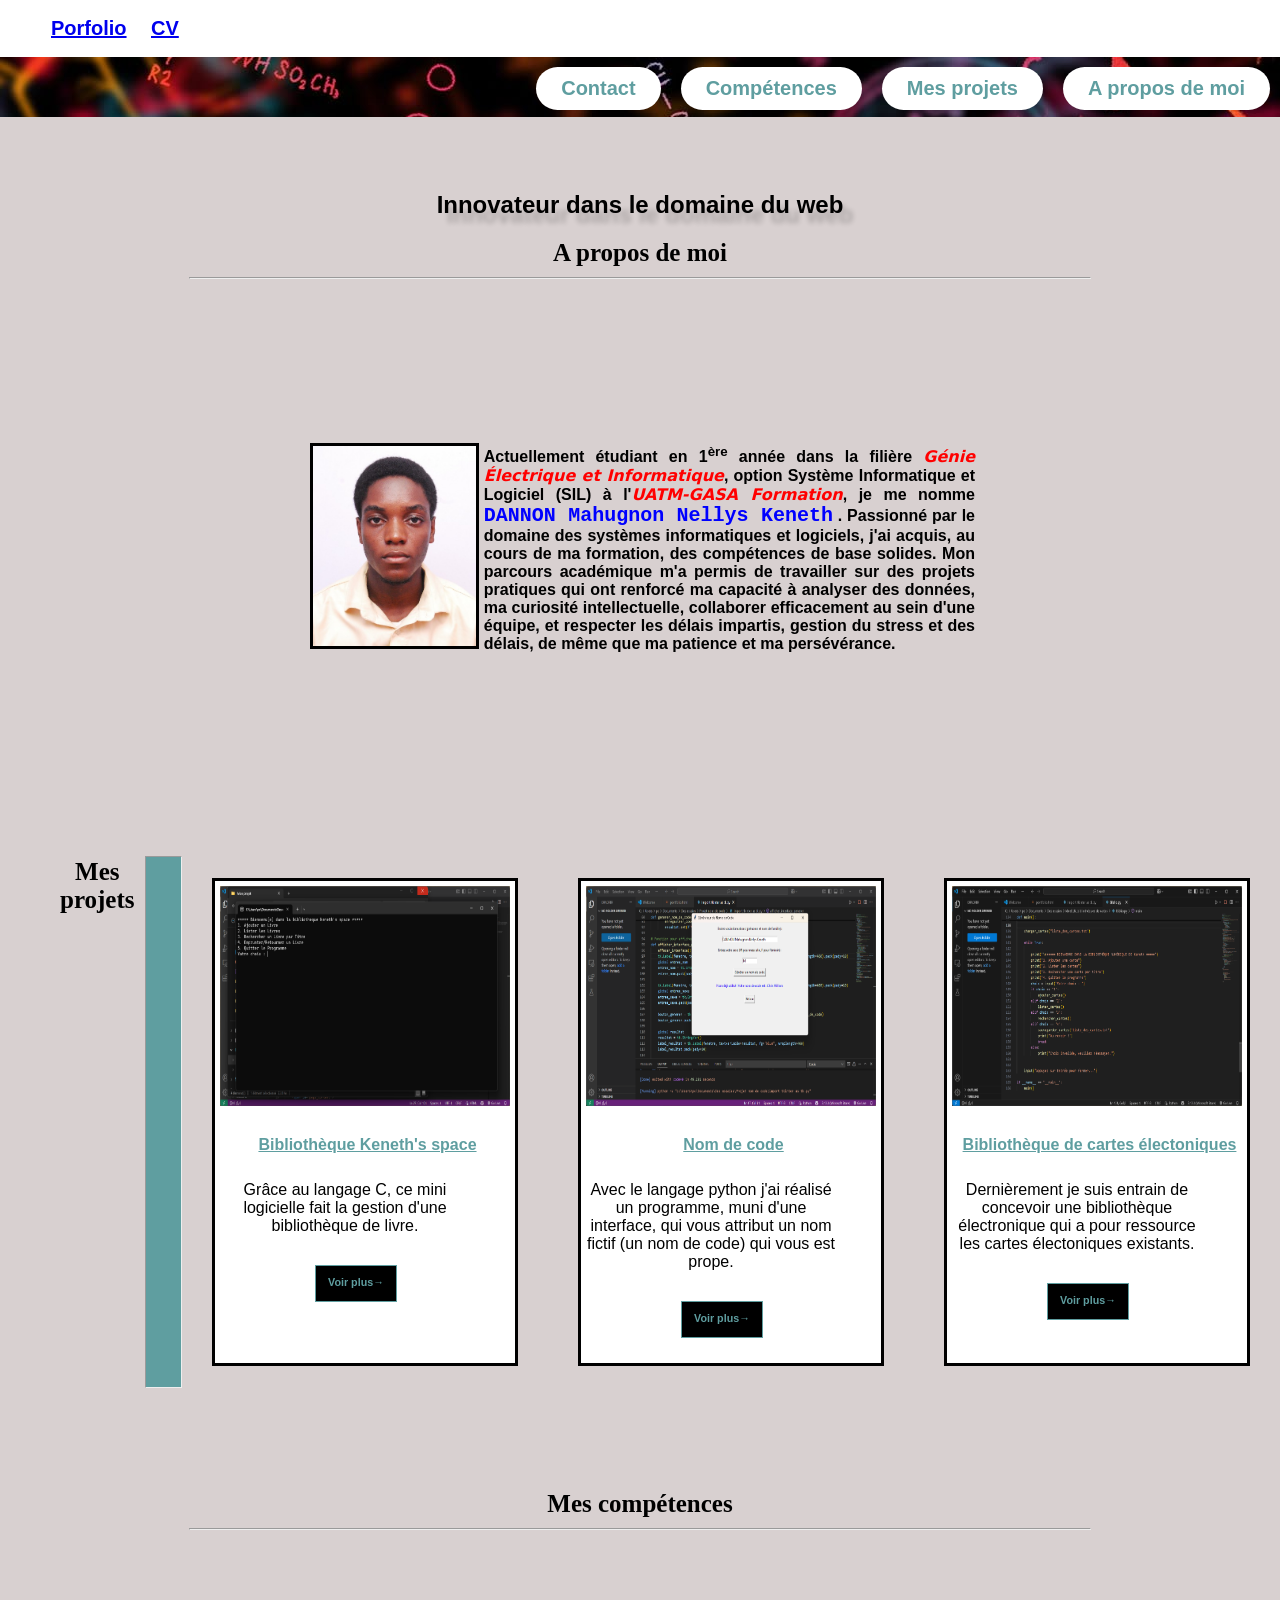
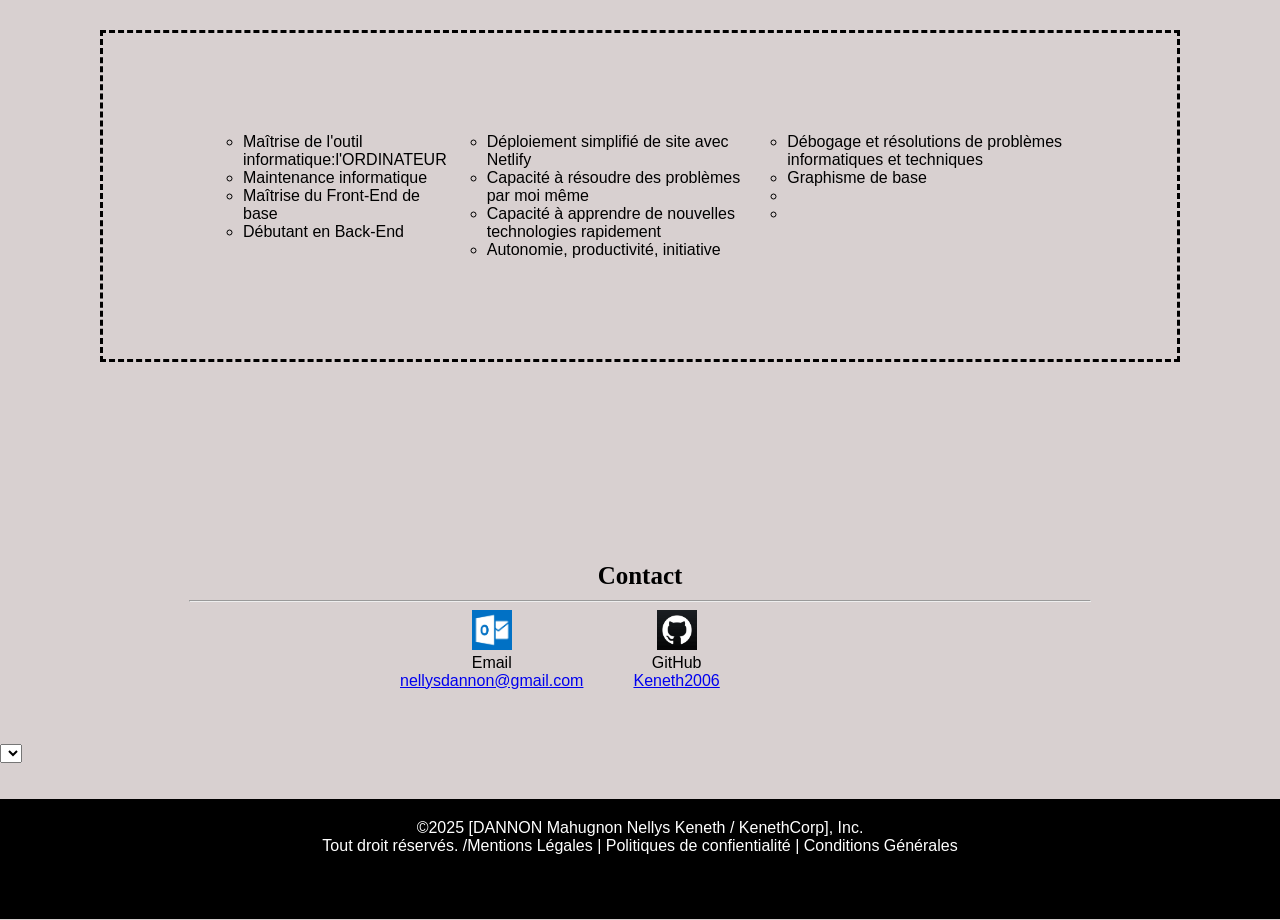
==== index.html @ bc62019b "Rename portfolio.html to index.html" ====
<!DOCTYPE html>
<html lang="en">
<head>
    <meta charset="UTF-8">
    <meta name="viewport" content="width=device-width, initial-scale=1.0">
    <title>Porfolio Keneth</title>
    <link rel="stylesheet" href="portfolio.css">
</head>
<body>
    <nav id="nav_prim">
        <ol>
            <li id="entete_documents"><a href="portfolio.html">Porfolio</a></li>
            <li id="entete_documents"><a href="cv.html">CV</a></li>
        </ol>
    </nav>
    <nav id="nav_sec">
        <a class="nav" href="#1">A propos de moi</a>
        <a class="nav" href="#2">Mes projets</a>
        <a class="nav" href="#3">Compétences</a>
        <a class="nav" href="#page_contact">Contact</a>
        
    </nav>
    <section class="section1">
    <br id="1"><br><br>
    <header>
        <h1 id="page_informations">Innovateur dans le domaine du web</h1>
    </header>
        <span id="propos">
            <h5 id="h">A propos de moi </h5><hr>
            <br><br>
            <div class="moi">
                <img class="auteur" src="20250402093921249.jpg" alt="Une photo de l'auteur">
                <p class="info">
                    Actuellement étudiant en 1<sup>ère</sup> année dans la filière <em>Génie Électrique et Informatique</em>, option Système Informatique et Logiciel (SIL) à l'<em>UATM-GASA Formation</em>, je me nomme <kbd> DANNON Mahugnon Nellys Keneth</kbd> . Passionné par le domaine des systèmes informatiques et logiciels, j'ai acquis, au cours de ma formation, des compétences de base solides. Mon parcours académique m'a permis de travailler sur des projets pratiques qui ont renforcé ma capacité à analyser des données, ma curiosité intellectuelle, collaborer efficacement au sein d'une équipe, et respecter les délais impartis, gestion du stress et des délais, de même que ma patience et ma persévérance.
                </p>
            </div>
        </span>
    </section>
    <section class="section2">
        <br><br>
    
        <br id="2"><br><br>
        <span id="page_projets">
        <h5 id="h">Mes projets</h5><hr>
        
            <div class="projet_1">
                <img class="img1" src="projet_1.png" alt="">
                <h4>Bibliothèque Keneth's space</h4>
                <p class="description_projets">Grâce au langage C, ce mini logicielle fait la gestion d'une bibliothèque de livre.</p>
                <a class="voir" href="https://github.com/Keneth2006/Bibliotheque"><h6>Voir plus→</h6></a>
            </div>
            <div class="projet_1">
                <img class="img1" src="projet_2.png" alt="">
                <h4>Nom de code</h4>
                <p class="description_projets">Avec le langage python j'ai réalisé un programme, muni d'une interface, qui vous attribut un nom fictif (un nom de code) qui vous est prope.</p>
                <a class="voir" href="https://github.com/"><h6>Voir plus→</h6></a>
            </div>
            <div class="projet_1">
                <img class="img1" src="projet_3.png" alt="">
                <h4>Bibliothèque de cartes électoniques</h4>
                <p class="description_projets">Dernièrement je suis entrain de concevoir une bibliothèque électronique qui a pour ressource les cartes électoniques existants.</p>
                <a class="voir" href="https://github.com/"><h6>Voir plus→</h6></a>
            </div>
        </span>
    </section>
    <section class="section3">
        <br id="3"><br><br>
    
        <span id="page_compétences">
            <h5 id="h">Mes compétences</h5><hr>
            <ul class="ul">
                <ul class="ul1">
                    <li>Maîtrise de l'outil informatique:l'ORDINATEUR</li>
                    <li>Maintenance informatique</li>
                    <li>Maîtrise du Front-End de base</li>
                    <li>Débutant en Back-End</li>
                </ul>
                <ul class="ul2">
                    <li>Déploiement simplifié de site avec Netlify</li>
                    <li>Capacité à résoudre des problèmes par moi même</li>
                    <li>Capacité à apprendre de nouvelles technologies rapidement</li>
                    <li>Autonomie, productivité, initiative</li>
                </ul>
                <ul class="ul3">
                    <li>Débogage et résolutions de problèmes informatiques et techniques</li>
                    <li>Graphisme de base</li>
                    <li></li>   
                    <li></li>     
                </ul>
            </ul>
        </span>
    </section>
    <section class="section4">
    <span id="page_contact">
        <h5 id="h">Contact</h5><hr>
        <div class="contact">
            <div class="mail">
                <img class="ico" src="1749584724281.jpg" alt="" srcset=""><br>
                Email <br> <a id="contact" href="nellysdannon@gmail.com">nellysdannon@gmail.com</a>
            </div>
            <div class="git">
                <img class="ico" src="GitHub.ico" alt="" srcset=""><br>
                GitHub <br> <a id="contact" href="https://github.com/Keneth2006">Keneth2006</a>
            </div>
        </div>
    </span>
    </section>
    
        <!-- <form action="#page_informations">
            <h1>Formulaire de Contact</h1><br><br><br>
            <label for="nom">Nom</label><br>
            <input type="text" id="nom" name="nom" placeholder="Saisir votre nom" required/><br><br>
            <label for="email">Email</label><br>
            <input type="email" id="email" name="email" placeholder="Entrez votre adresse email" required><br><br>
            <label for="sujet">Sujet</label><br>
            <input type="text" id="sujet" name="sujet" placeholder="Pourquoi voulez-vous nous contactez ?" /><br><br>
            <label for="message">Messages</label><br>
            <textarea name="messages" id="messages" placeholder="Entrez votre message ici" required></textarea><br><br>
            <button type="submit">Envoyer</button>
        </form> -->
    <br><br><br>
    
    <!-- ========== PORTFOLIO PORTRAIT ========== -->
    <div id="portfolio-portrait">
        <section class="portrait-section">
            <div class="portrait-header">
                <h1>KENETH</h1>
                <p class="portrait-subtitle">Développeur Web & Informatique</p>
            </div>
            
            <div class="portrait-card">
                <img src="20250402093921249.jpg" alt="Keneth" class="portrait-photo">
                <h2>À propos de moi</h2>
                <p>Étudiant passionné en Génie Électrique et Informatique, spécialisé en Système Informatique et Logiciel.</p>
            </div>
            
            <div class="portrait-card">
                <h2>🎯 Mes Projets</h2>
                <div class="portrait-project">
                    <h3>• Bibliothèque Keneth's space</h3>
                    <p>Gestion de bibliothèque en C</p>
                </div>
                <div class="portrait-project">
                    <h3>• Nom de code</h3>
                    <p>Générateur de noms en Python</p>
                </div>
                <div class="portrait-project">
                    <h3>• Cartes Électoniques</h3>
                    <p>Bibliothèque électronique</p>
                </div>
            </div>
            
            <div class="portrait-card">
                <h2>💡 Compétences</h2>
                <p>✓ Front-End Web</p>
                <p>✓ Programmation C & Python</p>
                <p>✓ Maintenance Informatique</p>
                <p>✓ Déploiement avec Netlify</p>
            </div>
            
            <div class="portrait-card contact-portrait">
                <h2>📞 Contact</h2>
                <p><strong>Email:</strong> nellysdannon@gmail.com</p>
                <p><strong>GitHub:</strong> <a href="https://github.com/Keneth2006">Keneth2006</a></p>
            </div>
        </section>
    </div>
    <select name="" id="">
        <option ></option>
    </select>
    <br><br><br>
    <footer>
        ©2025 [DANNON Mahugnon Nellys Keneth / KenethCorp], Inc. <br>Tout droit réservés.
        /Mentions Légales | Politiques de confientialité | Conditions Générales        
    </footer>
</body>
</html>
---- portfolio.css ----
.auteur{
    border: solid;
    margin-left: 200px;
    margin-top: 20px;
    transition: transform 0.9s ease-in-out;
}
.auteur:hover {
    border-radius: 20px;
    border: hidden transparent;
    transform: scale(1.1);
}
.auteur:hover ~ * {
    filter: blur(2px);
}
body{
    font-family:Arial;
    margin: 0;
    padding: 0;
    background-color: rgb(216, 208, 208);
}
.contact{
    display: flex;
    margin-left: 400px;
    text-align: center;
}
.description_projets{
    max-width:250px;
}
em{
    color: red;
    font-family: system-ui, -apple-system, BlinkMacSystemFont, 'Segoe UI', Roboto, Oxygen, Ubuntu, Cantarell, 'Open Sans', 'Helvetica Neue', sans-serif;
    
}
#entete_documents{
    display: inline;
    font-size: 20px;
    color: cadetblue;
    padding: 10px;
    text-decoration: none;
    
}



#entete_documents:hover{
    cursor: pointer;
    border: solid rgb(134, 134, 232);
    border-radius: 50px;
}
#entete_documents:focus{
    background-color: cadetblue;
}

footer{
    color: white;
    text-align: center;
    background-color: black;
    height: 100px;
    padding-top: 20px;
}
.git{
    margin: 0 50px 0 50px;
}
#h{
    font-family: fantasy;
    font-size: 25px;
    margin: 10px;
    text-align: center;

    
}
h1{
    text-align: center;
    text-shadow: 10px 10px 5px rgba(0, 0, 0, 0.2);
}
h4{
    margin-left: 5px;
    text-decoration: underline;
    color: cadetblue;
}
h6{
    width: 80px;
    height: 25px;
    color: cadetblue;
    border: solid;
    border-width: 1px;
    margin-left: 100px;
    padding-top: 10px;
    background-color: black;
    
}
hr{
    width: 900px;
    background-color: cadetblue;
}

.ico{
    height: 40px;
    width: 40px;
}
img{
    width:300px; 
    height:200px;
}
.img1{
    padding: 5px;
    width: 290px;
    height: 220px;
}
.info{
    text-align: justify;
    font-weight: 700;
    margin-right: 300px;
    margin-bottom: 100px;
    
}
kbd{
    color: blue;
    font-size: 20px;
}
.lien{
    color: black;
    
}
.moi{
    display: flex;
    margin-top: 100px;
    margin-left: 110px;
    
}
#nav_prim{
    background-color: white;
    font-weight: bold;
    text-align: left;
    padding: 1px;
}
#nav_sec{
    width: 100%;
    height: 60px;
    text-align: center;
    background-image: url(b884c98f-b0cf-4afe-830d-7c6efba913c9.jpg);
    transition: background-image 0.5s ease;
    position: sticky; top: 0; z-index: 100;
}


#nav_sec:hover{
    color:rgb(39, 66, 204);
    background-image: url(fb073e29-da6e-4ed7-a89e-c5fbe7bcb852.jpg);    
}
.nav{
    background-color: white;
    padding: 10px 25px 10px 25px;
    margin: 10px ;
    border: none;
    border-radius: 50px;
    text-decoration: none;
    color:cadetblue;
    font-size: 20px;
    font-weight: bold;
    float: right;
}
.nav:hover{
    color:rgb(12, 46, 216);   
}
p{
    padding: 5px;
}
#page_informations{
    cursor: pointer;
    font-size: 24px;
    transition: all 0.2s ease-in-out;
    margin-top: Opx;
}
#page_projets{
    display: flex;
    margin-left: 20px;
    padding-left: 30px;
    margin-bottom: 30px;
}

.projet_1{
    border: rgb(0, 0, 0) solid;
    margin: 30px;
    width: 300px;
    background-color: white;
    text-align: center;
}
.projet_1:hover {
    border-radius: 3px ;
    border-color: rgb(100, 100, 227);
    transform: scale(1.1);
    transition: 0.5s;
}
.projet_1:hover ~ * {
    filter: blur(2px);
}
#propos{
    background-image: url(IMG-20250613-WA0125.jpg);
}
/* .section1{
    background-image: url(IMG-20250613-WA0125.jpg);
    background-size: cover;
    background-repeat: no-repeat;
}
.section2{
    background-image: url(IMG-20250613-WA0121.jpg);
    height: 700px;
    background-size: cover;
    background-repeat: no-repeat;
}
.section3{
    background-image: url(IMG-20250613-WA0125.jpg);
    height: 700px;
    background-size: cover;
    background-repeat: no-repeat;
}
.section4{
    background-image: url(IMG-20250613-WA0125.jpg);
    background-size: cover;
    background-repeat: no-repeat;
} */
.ul1{
    display: block;
    
}
.ul2{
    display: block;
}
.ul3{
    display: block;
}
.ul{
    display: flex;
    border: dashed;
    margin: 100px;
    padding: 100px;
    margin-bottom: 200px;
    font-family: Impact, Haettenschweiler, 'Arial Narrow Bold', sans-serif;
}
.ul:hover{
    background-image: url(hero-img.png);
    background-repeat: no-repeat;
    background-color: rgba(255, 255, 255, 0.5);
    border-radius: 20px;
    transform: scale(1.05);
    transition: all 0.5s ease-in-out;
    box-shadow: 0 0 10px rgba(0, 0, 0, 0.5);
}
.voir{
    text-decoration: none;
}

/* ========== PORTFOLIO MODE PORTRAIT ========== */
#portfolio-portrait {
    display: none;
}

@media (orientation: portrait) and (max-width: 768px) {
    /* Masquer le portfolio normal */
    section {
        display: none;
    }
    
    footer {
        display: none;
    }
    
    /* Afficher le portfolio portrait */
    #portfolio-portrait {
        display: block;
        width: 100%;
        min-height: 100vh;
        background: linear-gradient(135deg, #667eea 0%, #764ba2 100%);
        padding: 20px 0;
    }
    
    .portrait-section {
        max-width: 100%;
        width: 100%;
        background: white;
        min-height: 100vh;
        padding: 20px;
        margin-top: 70px;
    }
    
    .portrait-header {
        text-align: center;
        background: linear-gradient(135deg, #667eea 0%, #764ba2 100%);
        color: white;
        padding: 30px 20px;
        border-radius: 15px;
        margin-bottom: 30px;
    }
    
    .portrait-header h1 {
        margin: 0;
        font-size: 36px;
        text-shadow: 2px 2px 4px rgba(0,0,0,0.3);
    }
    
    .portrait-subtitle {
        margin: 10px 0 0 0;
        font-size: 16px;
        color: rgba(255,255,255,0.9);
    }
    
    .portrait-photo {
        width: 150px;
        height: 150px;
        border-radius: 50%;
        border: 5px solid #667eea;
        object-fit: cover;
        display: block;
        margin: 0 auto 20px auto;
    }
    
    .portrait-card {
        background: #f8f9fa;
        border-left: 5px solid #667eea;
        padding: 20px;
        margin: 15px 0;
        border-radius: 8px;
        box-shadow: 0 2px 8px rgba(0,0,0,0.1);
    }
    
    .portrait-card h2 {
        color: #667eea;
        margin: 0 0 15px 0;
        font-size: 18px;
    }
    
    .portrait-card p {
        margin: 8px 0;
        font-size: 14px;
        line-height: 1.6;
        color: #333;
    }
    
    .portrait-project {
        margin: 12px 0;
        padding: 10px;
        background: white;
        border-radius: 5px;
        border-left: 3px solid #764ba2;
    }
    
    .portrait-project h3 {
        margin: 0 0 5px 0;
        font-size: 14px;
        color: #764ba2;
    }
    
    .portrait-project p {
        margin: 0;
        font-size: 12px;
        color: #666;
    }
    
    .contact-portrait a {
        color: #667eea;
        text-decoration: none;
        font-weight: bold;
    }
    
    .contact-portrait a:hover {
        text-decoration: underline;
    }
    
    /* Navigation adaptée */
    nav {
        position: fixed;
        top: 0;
        width: 100%;
        height: auto;
        padding: 10px 0;
        z-index: 100;
        background: rgba(255,255,255,0.95) !important;
    }
    
    .nav {
        float: none;
        display: inline-block;
        padding: 8px 10px;
        margin: 3px;
        font-size: 11px;
        border-radius: 20px;
    }
}

/* Très petit écran portrait */
@media (orientation: portrait) and (max-width: 480px) {
    .portrait-header h1 {
        font-size: 28px;
    }
    
    .portrait-header {
        padding: 20px 15px;
    }
    
    .portrait-photo {
        width: 120px;
        height: 120px;
    }
    
    .portrait-card {
        padding: 15px;
        margin: 10px 0;
    }
    
    .portrait-card h2 {
        font-size: 16px;
    }
    
    .portrait-card p {
        font-size: 13px;
    }
}

/* Mode paysage - garder le design normal */
@media (orientation: landscape) {
    #portfolio-portrait {
        display: none;
    }
    
    section {
        display: block !important;
    }
    
    footer {
        display: block !important;
    }
}
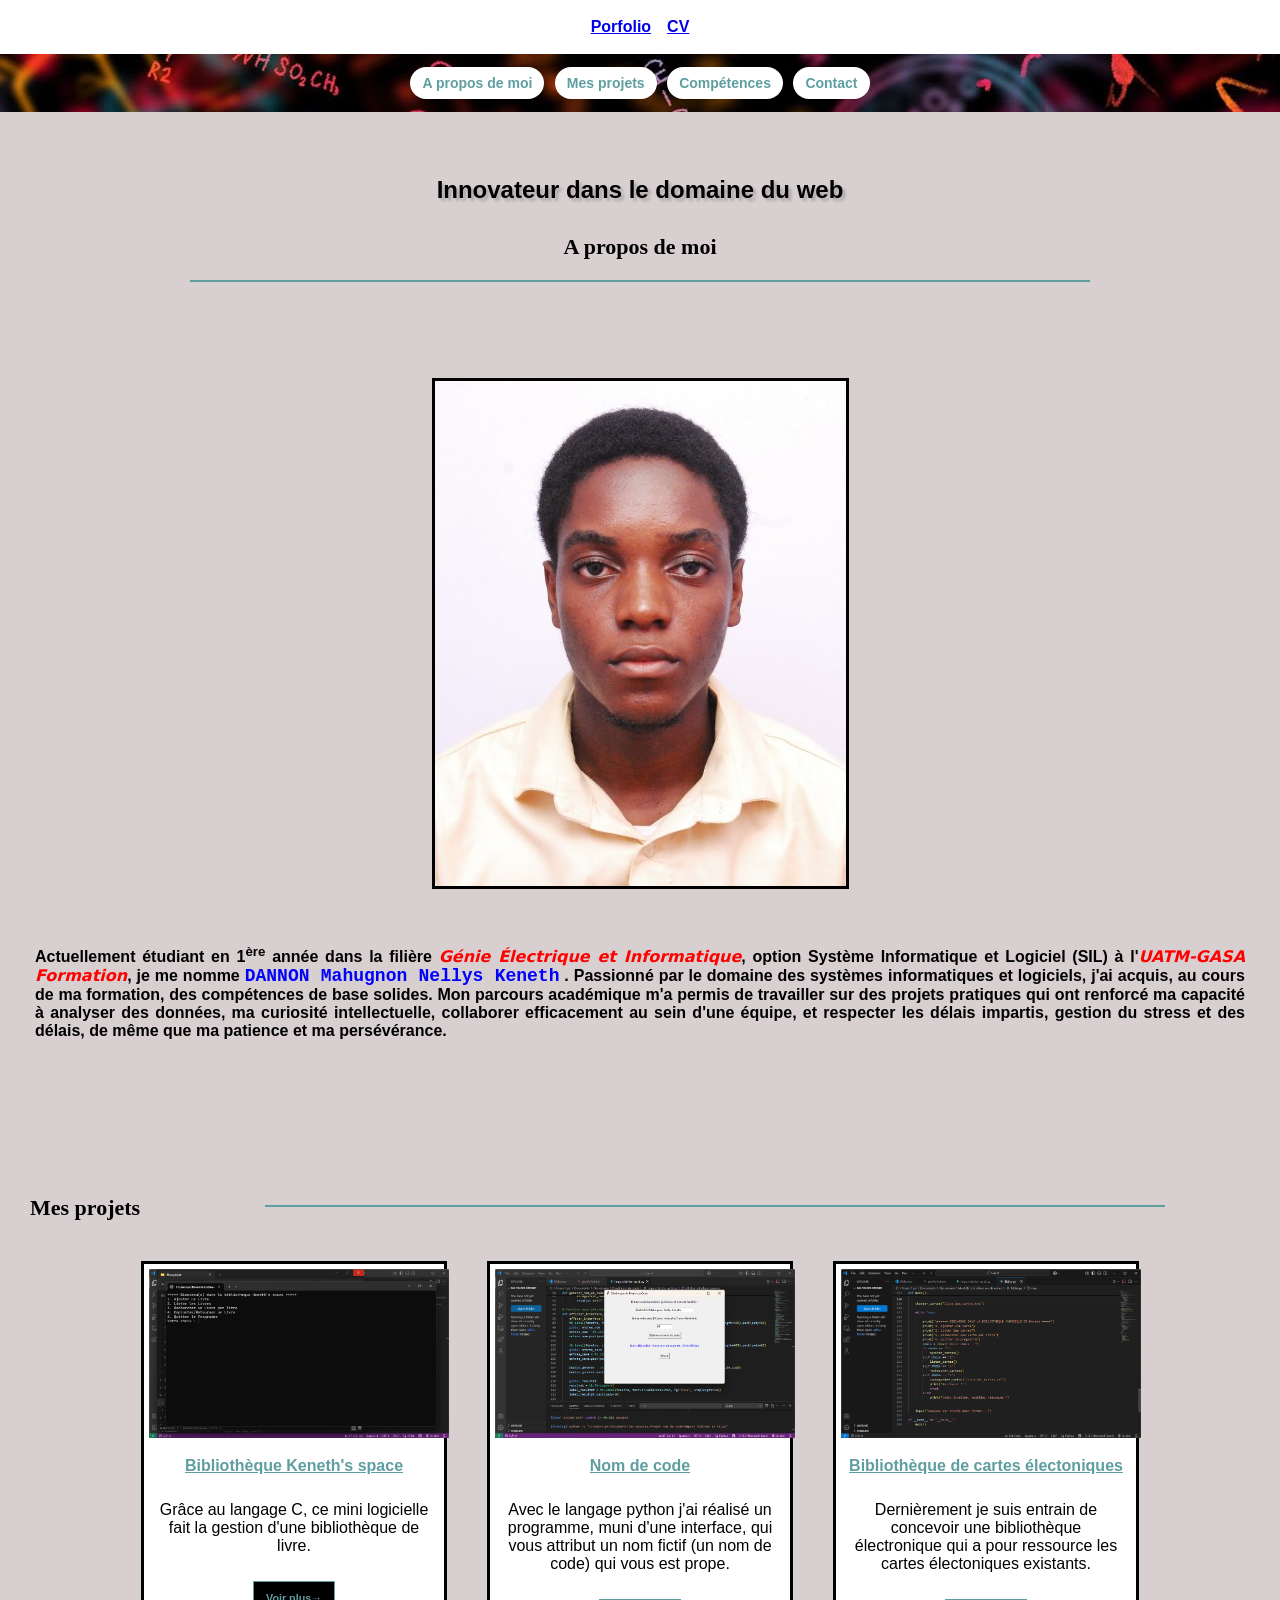
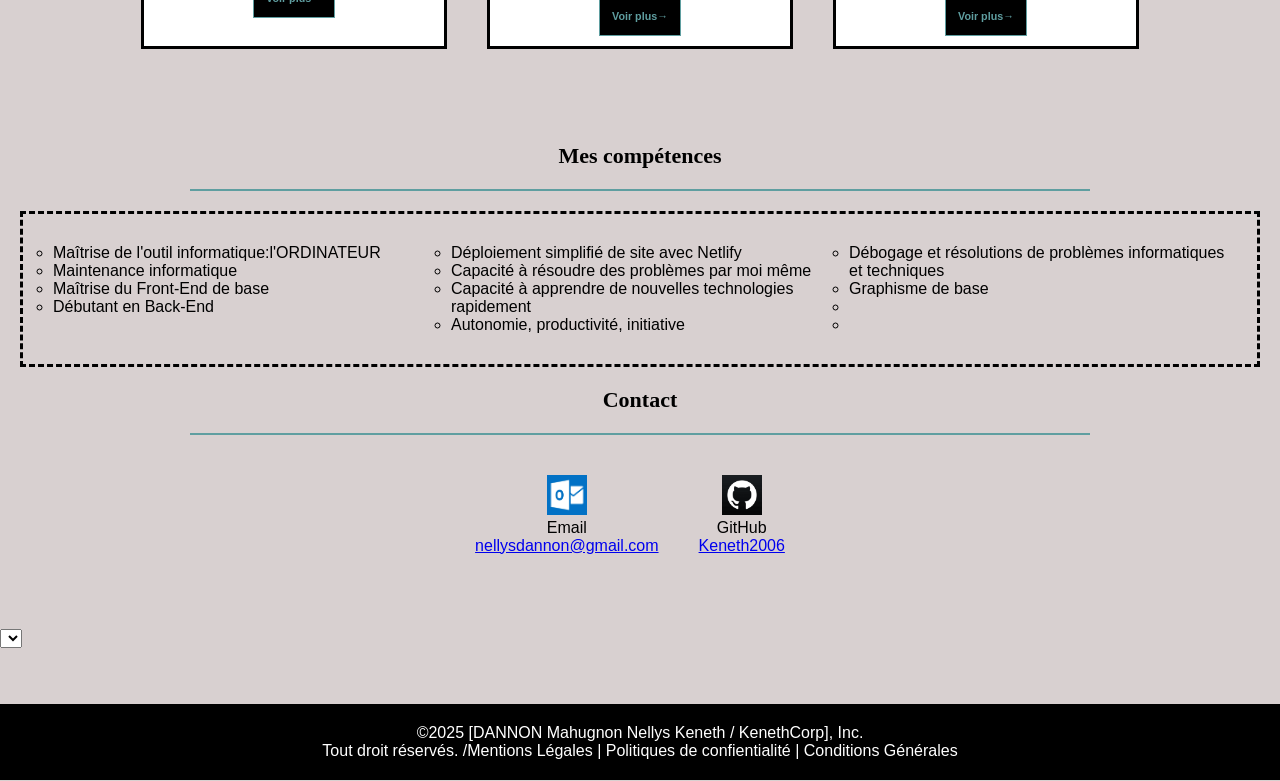
==== commit bdd735c4: "Responsive" ====
--- a/index.html
+++ b/index.html
@@ -9,7 +9,7 @@
 <body>
     <nav id="nav_prim">
         <ol>
-            <li id="entete_documents"><a href="portfolio.html">Porfolio</a></li>
+            <li id="entete_documents"><a href="index.html">Porfolio</a></li>
             <li id="entete_documents"><a href="cv.html">CV</a></li>
         </ol>
     </nav>
@@ -18,7 +18,6 @@
         <a class="nav" href="#2">Mes projets</a>
         <a class="nav" href="#3">Compétences</a>
         <a class="nav" href="#page_contact">Contact</a>
-        
     </nav>
     <section class="section1">
     <br id="1"><br><br>
@@ -96,7 +95,7 @@
         <div class="contact">
             <div class="mail">
                 <img class="ico" src="1749584724281.jpg" alt="" srcset=""><br>
-                Email <br> <a id="contact" href="nellysdannon@gmail.com">nellysdannon@gmail.com</a>
+                Email <br> <a id="contact" href="mailto:nellysdannon@gmail.com">nellysdannon@gmail.com</a>
             </div>
             <div class="git">
                 <img class="ico" src="GitHub.ico" alt="" srcset=""><br>
--- a/portfolio.css
+++ b/portfolio.css
@@ -1,433 +1,422 @@
-.auteur{
-    border: solid;
-    margin-left: 200px;
-    margin-top: 20px;
-    transition: transform 0.9s ease-in-out;
-}
-.auteur:hover {
-    border-radius: 20px;
-    border: hidden transparent;
-    transform: scale(1.1);
-}
-.auteur:hover ~ * {
-    filter: blur(2px);
-}
-body{
-    font-family:Arial;
-    margin: 0;
-    padding: 0;
-    background-color: rgb(216, 208, 208);
-}
-.contact{
-    display: flex;
-    margin-left: 400px;
-    text-align: center;
-}
-.description_projets{
-    max-width:250px;
-}
-em{
-    color: red;
-    font-family: system-ui, -apple-system, BlinkMacSystemFont, 'Segoe UI', Roboto, Oxygen, Ubuntu, Cantarell, 'Open Sans', 'Helvetica Neue', sans-serif;
-    
-}
-#entete_documents{
-    display: inline;
-    font-size: 20px;
-    color: cadetblue;
-    padding: 10px;
-    text-decoration: none;
-    
-}
-
-
-
-#entete_documents:hover{
-    cursor: pointer;
-    border: solid rgb(134, 134, 232);
-    border-radius: 50px;
-}
-#entete_documents:focus{
-    background-color: cadetblue;
-}
-
-footer{
-    color: white;
-    text-align: center;
-    background-color: black;
-    height: 100px;
-    padding-top: 20px;
-}
-.git{
-    margin: 0 50px 0 50px;
-}
-#h{
-    font-family: fantasy;
-    font-size: 25px;
-    margin: 10px;
-    text-align: center;
-
-    
-}
-h1{
-    text-align: center;
-    text-shadow: 10px 10px 5px rgba(0, 0, 0, 0.2);
-}
-h4{
-    margin-left: 5px;
-    text-decoration: underline;
-    color: cadetblue;
-}
-h6{
-    width: 80px;
-    height: 25px;
-    color: cadetblue;
-    border: solid;
-    border-width: 1px;
-    margin-left: 100px;
-    padding-top: 10px;
-    background-color: black;
-    
-}
-hr{
-    width: 900px;
-    background-color: cadetblue;
-}
-
-.ico{
-    height: 40px;
-    width: 40px;
-}
-img{
-    width:300px; 
-    height:200px;
-}
-.img1{
-    padding: 5px;
-    width: 290px;
-    height: 220px;
-}
-.info{
-    text-align: justify;
-    font-weight: 700;
-    margin-right: 300px;
-    margin-bottom: 100px;
-    
-}
-kbd{
-    color: blue;
-    font-size: 20px;
-}
-.lien{
-    color: black;
-    
-}
-.moi{
-    display: flex;
-    margin-top: 100px;
-    margin-left: 110px;
-    
-}
-#nav_prim{
-    background-color: white;
-    font-weight: bold;
-    text-align: left;
-    padding: 1px;
-}
-#nav_sec{
-    width: 100%;
-    height: 60px;
-    text-align: center;
-    background-image: url(b884c98f-b0cf-4afe-830d-7c6efba913c9.jpg);
-    transition: background-image 0.5s ease;
-    position: sticky; top: 0; z-index: 100;
-}
-
-
-#nav_sec:hover{
-    color:rgb(39, 66, 204);
-    background-image: url(fb073e29-da6e-4ed7-a89e-c5fbe7bcb852.jpg);    
-}
-.nav{
-    background-color: white;
-    padding: 10px 25px 10px 25px;
-    margin: 10px ;
-    border: none;
-    border-radius: 50px;
-    text-decoration: none;
-    color:cadetblue;
-    font-size: 20px;
-    font-weight: bold;
-    float: right;
-}
-.nav:hover{
-    color:rgb(12, 46, 216);   
-}
-p{
-    padding: 5px;
-}
-#page_informations{
-    cursor: pointer;
-    font-size: 24px;
-    transition: all 0.2s ease-in-out;
-    margin-top: Opx;
-}
-#page_projets{
-    display: flex;
-    margin-left: 20px;
-    padding-left: 30px;
-    margin-bottom: 30px;
-}
-
-.projet_1{
-    border: rgb(0, 0, 0) solid;
-    margin: 30px;
-    width: 300px;
-    background-color: white;
-    text-align: center;
-}
-.projet_1:hover {
-    border-radius: 3px ;
-    border-color: rgb(100, 100, 227);
-    transform: scale(1.1);
-    transition: 0.5s;
-}
-.projet_1:hover ~ * {
-    filter: blur(2px);
-}
-#propos{
-    background-image: url(IMG-20250613-WA0125.jpg);
-}
-/* .section1{
-    background-image: url(IMG-20250613-WA0125.jpg);
-    background-size: cover;
-    background-repeat: no-repeat;
-}
-.section2{
-    background-image: url(IMG-20250613-WA0121.jpg);
-    height: 700px;
-    background-size: cover;
-    background-repeat: no-repeat;
-}
-.section3{
-    background-image: url(IMG-20250613-WA0125.jpg);
-    height: 700px;
-    background-size: cover;
-    background-repeat: no-repeat;
-}
-.section4{
-    background-image: url(IMG-20250613-WA0125.jpg);
-    background-size: cover;
-    background-repeat: no-repeat;
-} */
-.ul1{
-    display: block;
-    
-}
-.ul2{
-    display: block;
-}
-.ul3{
-    display: block;
-}
-.ul{
-    display: flex;
-    border: dashed;
-    margin: 100px;
-    padding: 100px;
-    margin-bottom: 200px;
-    font-family: Impact, Haettenschweiler, 'Arial Narrow Bold', sans-serif;
-}
-.ul:hover{
-    background-image: url(hero-img.png);
-    background-repeat: no-repeat;
-    background-color: rgba(255, 255, 255, 0.5);
-    border-radius: 20px;
-    transform: scale(1.05);
-    transition: all 0.5s ease-in-out;
-    box-shadow: 0 0 10px rgba(0, 0, 0, 0.5);
-}
-.voir{
-    text-decoration: none;
-}
-
-/* ========== PORTFOLIO MODE PORTRAIT ========== */
-#portfolio-portrait {
-    display: none;
-}
-
-@media (orientation: portrait) and (max-width: 768px) {
-    /* Masquer le portfolio normal */
-    section {
-        display: none;
-    }
-    
-    footer {
-        display: none;
-    }
-    
-    /* Afficher le portfolio portrait */
-    #portfolio-portrait {
-        display: block;
-        width: 100%;
-        min-height: 100vh;
-        background: linear-gradient(135deg, #667eea 0%, #764ba2 100%);
-        padding: 20px 0;
-    }
-    
-    .portrait-section {
-        max-width: 100%;
-        width: 100%;
-        background: white;
-        min-height: 100vh;
-        padding: 20px;
-        margin-top: 70px;
-    }
-    
-    .portrait-header {
-        text-align: center;
-        background: linear-gradient(135deg, #667eea 0%, #764ba2 100%);
-        color: white;
-        padding: 30px 20px;
-        border-radius: 15px;
-        margin-bottom: 30px;
-    }
-    
-    .portrait-header h1 {
-        margin: 0;
-        font-size: 36px;
-        text-shadow: 2px 2px 4px rgba(0,0,0,0.3);
-    }
-    
-    .portrait-subtitle {
-        margin: 10px 0 0 0;
-        font-size: 16px;
-        color: rgba(255,255,255,0.9);
-    }
-    
-    .portrait-photo {
-        width: 150px;
-        height: 150px;
-        border-radius: 50%;
-        border: 5px solid #667eea;
-        object-fit: cover;
-        display: block;
-        margin: 0 auto 20px auto;
-    }
-    
-    .portrait-card {
-        background: #f8f9fa;
-        border-left: 5px solid #667eea;
-        padding: 20px;
-        margin: 15px 0;
-        border-radius: 8px;
-        box-shadow: 0 2px 8px rgba(0,0,0,0.1);
-    }
-    
-    .portrait-card h2 {
-        color: #667eea;
-        margin: 0 0 15px 0;
-        font-size: 18px;
-    }
-    
-    .portrait-card p {
-        margin: 8px 0;
-        font-size: 14px;
-        line-height: 1.6;
-        color: #333;
-    }
-    
-    .portrait-project {
-        margin: 12px 0;
-        padding: 10px;
-        background: white;
-        border-radius: 5px;
-        border-left: 3px solid #764ba2;
-    }
-    
-    .portrait-project h3 {
-        margin: 0 0 5px 0;
-        font-size: 14px;
-        color: #764ba2;
-    }
-    
-    .portrait-project p {
-        margin: 0;
-        font-size: 12px;
-        color: #666;
-    }
-    
-    .contact-portrait a {
-        color: #667eea;
-        text-decoration: none;
-        font-weight: bold;
-    }
-    
-    .contact-portrait a:hover {
-        text-decoration: underline;
-    }
-    
-    /* Navigation adaptée */
-    nav {
-        position: fixed;
-        top: 0;
-        width: 100%;
-        height: auto;
-        padding: 10px 0;
-        z-index: 100;
-        background: rgba(255,255,255,0.95) !important;
-    }
-    
-    .nav {
-        float: none;
-        display: inline-block;
-        padding: 8px 10px;
-        margin: 3px;
-        font-size: 11px;
-        border-radius: 20px;
-    }
-}
-
-/* Très petit écran portrait */
-@media (orientation: portrait) and (max-width: 480px) {
-    .portrait-header h1 {
-        font-size: 28px;
-    }
-    
-    .portrait-header {
-        padding: 20px 15px;
-    }
-    
-    .portrait-photo {
-        width: 120px;
-        height: 120px;
-    }
-    
-    .portrait-card {
-        padding: 15px;
-        margin: 10px 0;
-    }
-    
-    .portrait-card h2 {
-        font-size: 16px;
-    }
-    
-    .portrait-card p {
-        font-size: 13px;
-    }
-}
-
-/* Mode paysage - garder le design normal */
-@media (orientation: landscape) {
-    #portfolio-portrait {
-        display: none;
-    }
-    
-    section {
-        display: block !important;
-    }
-    
-    footer {
-        display: block !important;
-    }
+.auteur{
+    border: solid;
+    max-width: 100%;
+    height: auto;
+    margin: 20px auto;
+    display: block;
+    transition: transform 0.9s ease-in-out;
+}
+.auteur:hover {
+    border-radius: 20px;
+    border: hidden transparent;
+    transform: scale(1.1);
+}
+.auteur:hover ~ * {
+    filter: blur(2px);
+}
+body{
+    font-family:Arial;
+    margin: 0;
+    padding: 0;
+    background-color: rgb(216, 208, 208);
+}
+.contact{
+    display: flex;
+    flex-wrap: wrap;
+    justify-content: center;
+    gap: 20px;
+    text-align: center;
+    padding: 20px;
+}
+.description_projets{
+    max-width: 100%;
+    padding: 10px;
+    box-sizing: border-box;
+}
+em{
+    color: red;
+    font-family: system-ui, -apple-system, BlinkMacSystemFont, 'Segoe UI', Roboto, Oxygen, Ubuntu, Cantarell, 'Open Sans', 'Helvetica Neue', sans-serif;
+}
+#entete_documents{
+    display: inline;
+    font-size: 16px;
+    color: cadetblue;
+    padding: 8px;
+    text-decoration: none;
+}
+#entete_documents:hover{
+    cursor: pointer;
+    border: solid rgb(134, 134, 232);
+    border-radius: 50px;
+}
+#entete_documents:focus{
+    background-color: cadetblue;
+}
+footer{
+    color: white;
+    text-align: center;
+    background-color: black;
+    padding: 20px;
+    margin-top: 20px;
+}
+.git{
+    margin: 0 20px 0 20px;
+}
+#h{
+    font-family: fantasy;
+    font-size: 22px;
+    margin: 10px;
+    text-align: center;
+}
+h1{
+    text-align: center;
+    text-shadow: 5px 5px 5px rgba(0, 0, 0, 0.2);
+    font-size: 1.8rem;
+    padding: 10px;
+}
+h1#page_informations{
+    font-size: 1.5rem;
+    text-shadow: 3px 3px 3px rgba(0, 0, 0, 0.2);
+}
+h4{
+    margin: 10px;
+    text-decoration: underline;
+    color: cadetblue;
+}
+h6{
+    width: 80px;
+    height: 25px;
+    color: cadetblue;
+    border: solid;
+    border-width: 1px;
+    margin: 10px auto;
+    padding-top: 10px;
+    background-color: black;
+}
+hr{
+    max-width: 900px;
+    width: 90%;
+    background-color: cadetblue;
+    margin: 20px auto;
+    height: 2px;
+    border: none;
+}
+.ico{
+    height: 40px;
+    width: 40px;
+}
+img{
+    max-width: 100%;
+    height: auto;
+}
+.img1{
+    padding: 5px;
+    max-width: 100%;
+    height: auto;
+    width: 100%;
+}
+.info{
+    text-align: justify;
+    font-weight: 700;
+    padding: 15px;
+    max-width: 100%;
+    margin: 0;
+    box-sizing: border-box;
+}
+kbd{
+    color: blue;
+    font-size: 18px;
+}
+.lien{
+    color: black;
+}
+.moi{
+    display: flex;
+    flex-wrap: wrap;
+    justify-content: center;
+    align-items: flex-start;
+    gap: 20px;
+    margin: 20px;
+}
+#nav_prim{
+    background-color: white;
+    font-weight: bold;
+    text-align: center;
+    padding: 10px;
+}
+#nav_prim ol{
+    list-style: none;
+    padding: 0;
+    margin: 0;
+    display: flex;
+    flex-wrap: wrap;
+    justify-content: center;
+}
+#nav_sec{
+    width: 100%;
+    text-align: center;
+    background-image: url(b884c98f-b0cf-4afe-830d-7c6efba913c9.jpg);
+    transition: background-image 0.5s ease;
+    position: sticky; top: 0; z-index: 100;
+    padding: 10px 0;
+}
+#nav_sec:hover{
+    color:rgb(39, 66, 204);
+    background-image: url(fb073e29-da6e-4ed7-a89e-c5fbe7bcb852.jpg);    
+}
+.nav{
+    background-color: white;
+    padding: 8px 12px;
+    margin: 3px;
+    border: none;
+    border-radius: 50px;
+    text-decoration: none;
+    color:cadetblue;
+    font-size: 14px;
+    font-weight: bold;
+    display: inline-block;
+}
+.nav:hover{
+    color:rgb(12, 46, 216);   
+}
+p{
+    padding: 5px;
+}
+#page_informations{
+    cursor: pointer;
+    font-size: 24px;
+    transition: all 0.2s ease-in-out;
+    margin-top: 0;
+}
+#page_projets{
+    display: flex;
+    flex-wrap: wrap;
+    justify-content: center;
+    gap: 20px;
+    padding: 20px;
+}
+.projet_1{
+    border: rgb(0, 0, 0) solid;
+    margin: 10px;
+    width: 100%;
+    max-width: 300px;
+    background-color: white;
+    text-align: center;
+}
+.projet_1:hover {
+    border-radius: 3px ;
+    border-color: rgb(100, 100, 227);
+    transform: scale(1.05);
+    transition: 0.5s;
+}
+#propos{
+    background-image: url(IMG-20250613-WA0125.jpg);
+    background-size: cover;
+    background-repeat: no-repeat;
+    background-attachment: fixed;
+}
+.ul1, .ul2, .ul3{
+    flex: 1;
+    min-width: 250px;
+    padding: 10px;
+}
+.ul{
+    display: flex;
+    flex-wrap: wrap;
+    border: dashed;
+    margin: 20px;
+    padding: 20px;
+    font-family: Impact, Haettenschweiler, 'Arial Narrow Bold', sans-serif;
+}
+.ul:hover{
+    background-color: rgba(255, 255, 255, 0.5);
+    border-radius: 20px;
+    transform: scale(1.02);
+    transition: all 0.5s ease-in-out;
+    box-shadow: 0 0 10px rgba(0, 0, 0, 0.5);
+}
+.voir{
+    text-decoration: none;
+}
+
+/* ========== PORTFOLIO MODE PORTRAIT (Mobile) ========== */
+#portfolio-portrait {
+    display: none;
+}
+
+/* Écrans moyens - Remplace le portfolio complet par la version portrait */
+@media (max-width: 768px) {
+    /* Masquer le portfolio normal */
+    section:not(#portfolio-portrait) {
+        display: none;
+    }
+    
+    footer {
+        display: none;
+    }
+    
+    /* Afficher le portfolio portrait */
+    #portfolio-portrait {
+        display: block;
+        width: 100%;
+        min-height: 100vh;
+        background: linear-gradient(135deg, #667eea 0%, #764ba2 100%);
+        padding: 20px 0;
+    }
+    
+    .portrait-section {
+        max-width: 100%;
+        width: 100%;
+        background: white;
+        min-height: 100vh;
+        padding: 20px;
+        margin-top: 70px;
+    }
+    
+    .portrait-header {
+        text-align: center;
+        background: linear-gradient(135deg, #667eea 0%, #764ba2 100%);
+        color: white;
+        padding: 30px 20px;
+        border-radius: 15px;
+        margin-bottom: 30px;
+    }
+    
+    .portrait-header h1 {
+        margin: 0;
+        font-size: 36px;
+        text-shadow: 2px 2px 4px rgba(0,0,0,0.3);
+    }
+    
+    .portrait-subtitle {
+        margin: 10px 0 0 0;
+        font-size: 16px;
+        color: rgba(255,255,255,0.9);
+    }
+    
+    .portrait-photo {
+        width: 150px;
+        height: 150px;
+        border-radius: 50%;
+        border: 5px solid #667eea;
+        object-fit: cover;
+        display: block;
+        margin: 0 auto 20px auto;
+    }
+    
+    .portrait-card {
+        background: #f8f9fa;
+        border-left: 5px solid #667eea;
+        padding: 20px;
+        margin: 15px 0;
+        border-radius: 8px;
+        box-shadow: 0 2px 8px rgba(0,0,0,0.1);
+    }
+    
+    .portrait-card h2 {
+        color: #667eea;
+        margin: 0 0 15px 0;
+        font-size: 18px;
+    }
+    
+    .portrait-card p {
+        margin: 8px 0;
+        font-size: 14px;
+        line-height: 1.6;
+        color: #333;
+    }
+    
+    .portrait-project {
+        margin: 12px 0;
+        padding: 10px;
+        background: white;
+        border-radius: 5px;
+        border-left: 3px solid #764ba2;
+    }
+    
+    .portrait-project h3 {
+        margin: 0 0 5px 0;
+        font-size: 14px;
+        color: #764ba2;
+    }
+    
+    .portrait-project p {
+        margin: 0;
+        font-size: 12px;
+        color: #666;
+    }
+    
+    .contact-portrait a {
+        color: #667eea;
+        text-decoration: none;
+        font-weight: bold;
+    }
+    
+    .contact-portrait a:hover {
+        text-decoration: underline;
+    }
+    
+    /* Navigation adaptée */
+    nav {
+        position: fixed;
+        top: 0;
+        width: 100%;
+        height: auto;
+        padding: 10px 0;
+        z-index: 100;
+        background: rgba(255,255,255,0.95) !important;
+    }
+    
+    .nav {
+        float: none;
+        display: inline-block;
+        padding: 8px 10px;
+        margin: 3px;
+        font-size: 12px;
+        border-radius: 20px;
+    }
+}
+
+/* Très petit écran portrait */
+@media (max-width: 480px) {
+    .portrait-header h1 {
+        font-size: 24px;
+    }
+    
+    .portrait-header {
+        padding: 20px 15px;
+    }
+    
+    .portrait-photo {
+        width: 100px;
+        height: 100px;
+    }
+    
+    .portrait-card {
+        padding: 15px;
+        margin: 10px 0;
+    }
+    
+    .portrait-card h2 {
+        font-size: 16px;
+    }
+    
+    .portrait-card p {
+        font-size: 13px;
+    }
+    
+    #nav_prim {
+        text-align: center;
+        padding: 5px;
+    }
+    
+    .nav {
+        font-size: 10px;
+        padding: 6px 8px;
+        margin: 2px;
+    }
+    
+    h1#page_informations{
+        font-size: 1.3rem;
+    }
 }
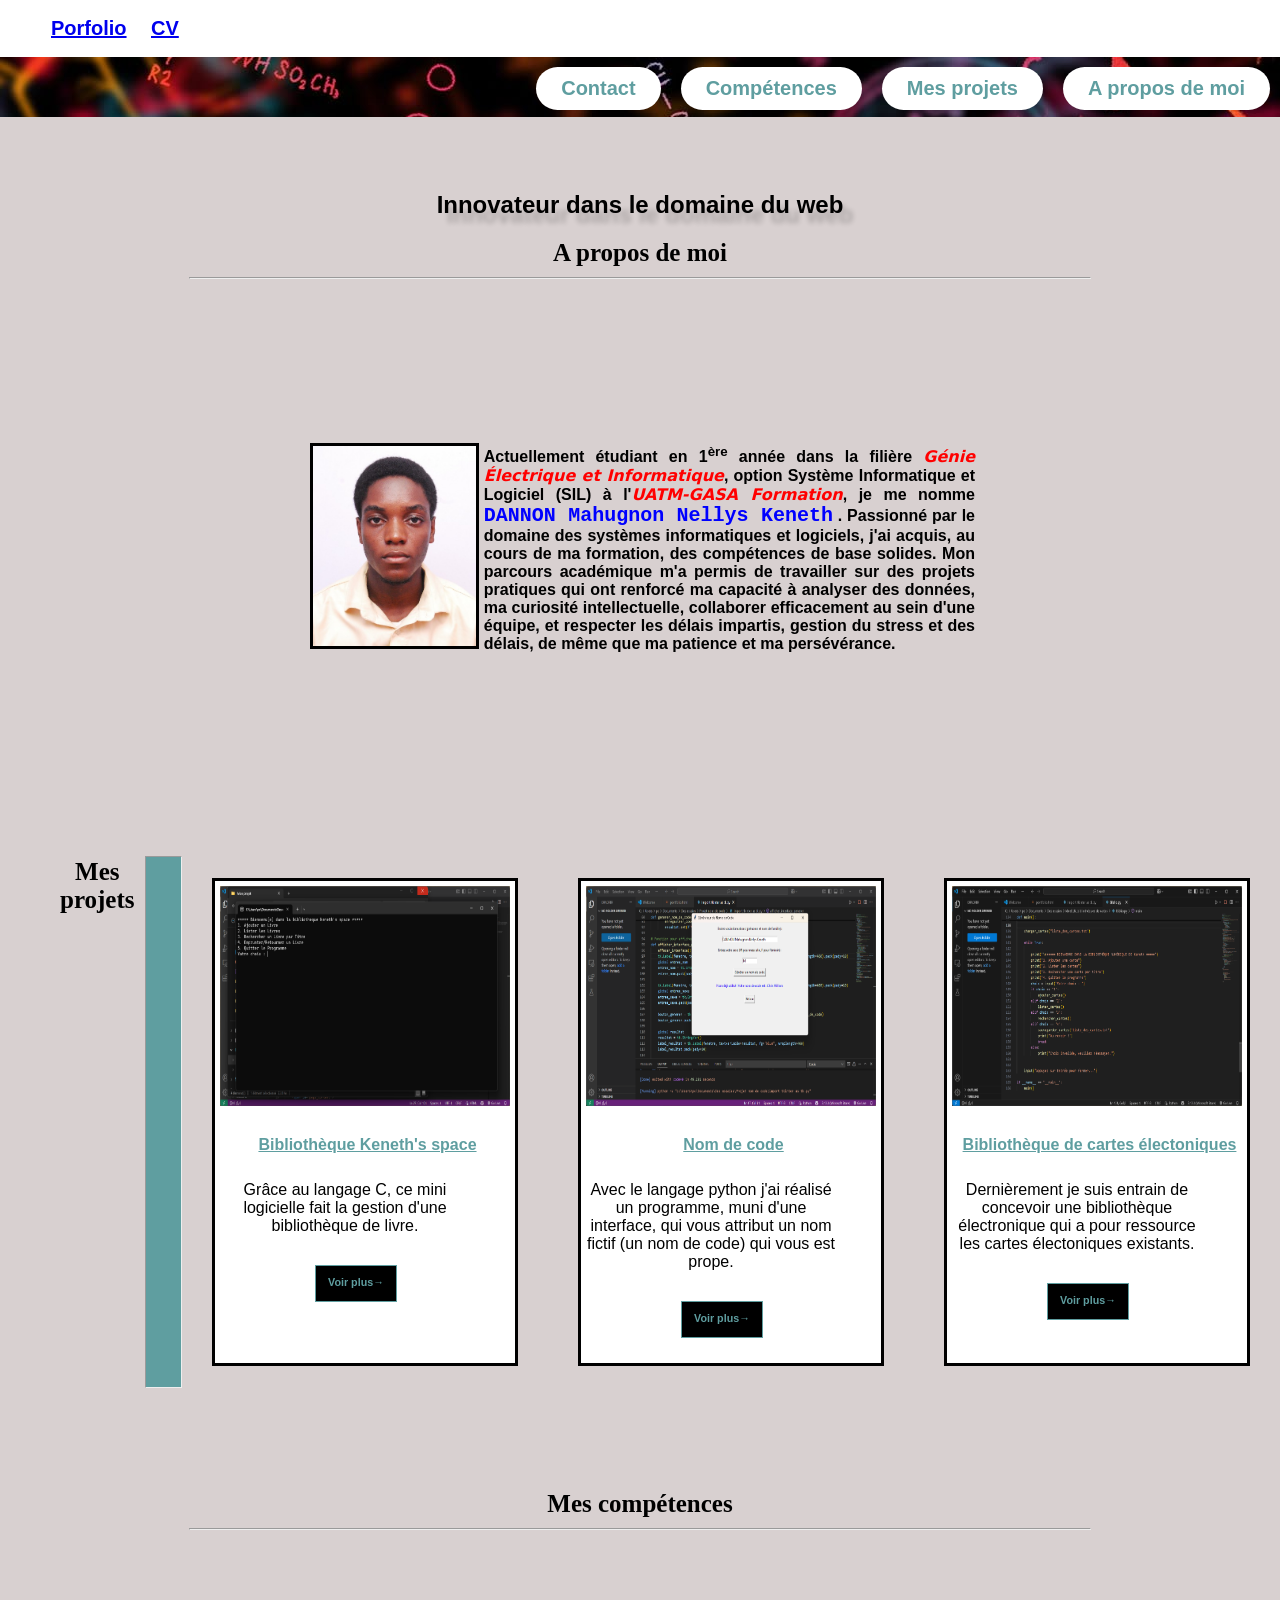
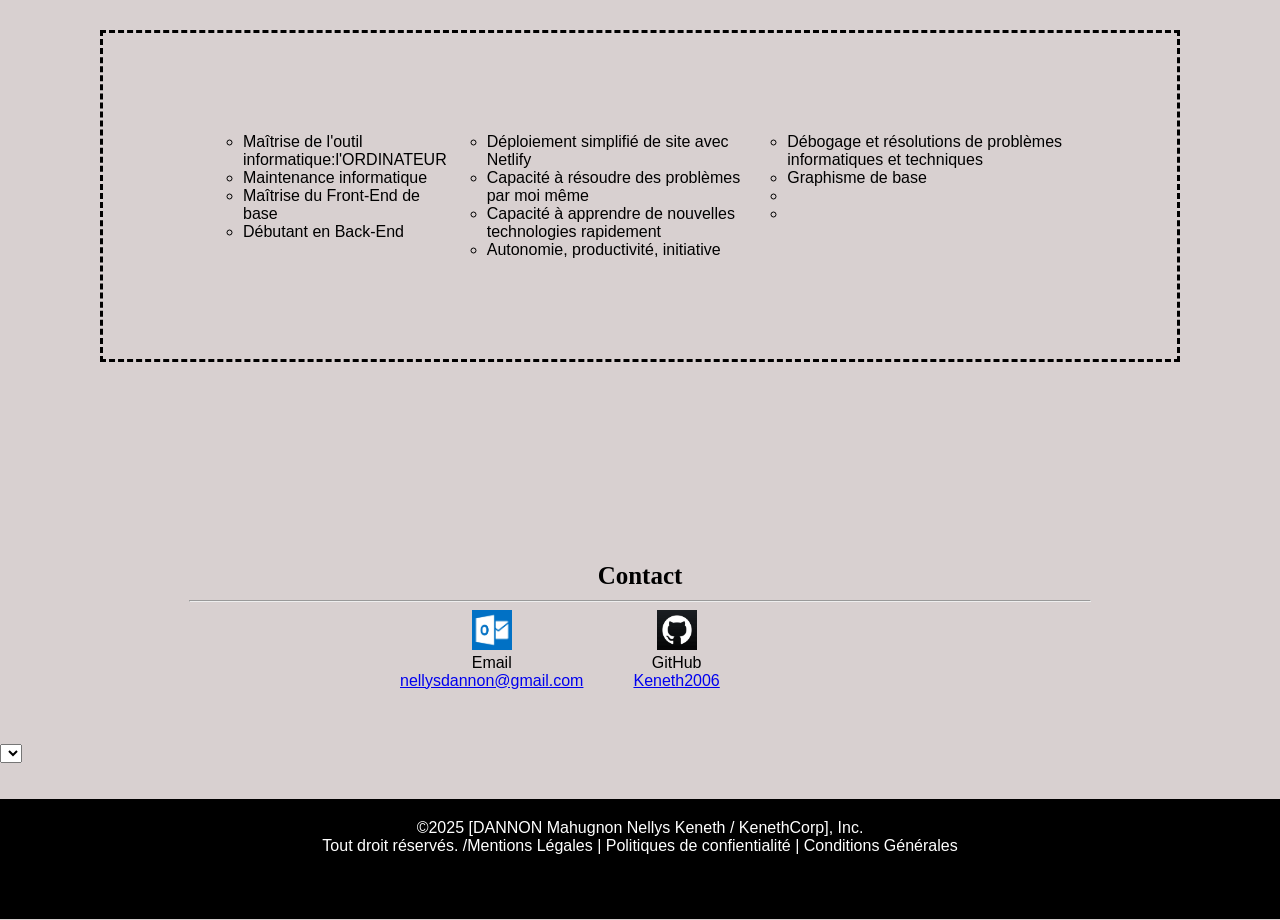
==== commit dbcfb2b9: "Retour à initiale" ====
--- a/index.html
+++ b/index.html
@@ -18,6 +18,7 @@
         <a class="nav" href="#2">Mes projets</a>
         <a class="nav" href="#3">Compétences</a>
         <a class="nav" href="#page_contact">Contact</a>
+        
     </nav>
     <section class="section1">
     <br id="1"><br><br>
@@ -95,7 +96,7 @@
         <div class="contact">
             <div class="mail">
                 <img class="ico" src="1749584724281.jpg" alt="" srcset=""><br>
-                Email <br> <a id="contact" href="mailto:nellysdannon@gmail.com">nellysdannon@gmail.com</a>
+                Email <br> <a id="contact" href="nellysdannon@gmail.com">nellysdannon@gmail.com</a>
             </div>
             <div class="git">
                 <img class="ico" src="GitHub.ico" alt="" srcset=""><br>
--- a/portfolio.css
+++ b/portfolio.css
@@ -1,422 +1,433 @@
-.auteur{
-    border: solid;
-    max-width: 100%;
-    height: auto;
-    margin: 20px auto;
-    display: block;
-    transition: transform 0.9s ease-in-out;
-}
-.auteur:hover {
-    border-radius: 20px;
-    border: hidden transparent;
-    transform: scale(1.1);
-}
-.auteur:hover ~ * {
-    filter: blur(2px);
-}
-body{
-    font-family:Arial;
-    margin: 0;
-    padding: 0;
-    background-color: rgb(216, 208, 208);
-}
-.contact{
-    display: flex;
-    flex-wrap: wrap;
-    justify-content: center;
-    gap: 20px;
-    text-align: center;
-    padding: 20px;
-}
-.description_projets{
-    max-width: 100%;
-    padding: 10px;
-    box-sizing: border-box;
-}
-em{
-    color: red;
-    font-family: system-ui, -apple-system, BlinkMacSystemFont, 'Segoe UI', Roboto, Oxygen, Ubuntu, Cantarell, 'Open Sans', 'Helvetica Neue', sans-serif;
-}
-#entete_documents{
-    display: inline;
-    font-size: 16px;
-    color: cadetblue;
-    padding: 8px;
-    text-decoration: none;
-}
-#entete_documents:hover{
-    cursor: pointer;
-    border: solid rgb(134, 134, 232);
-    border-radius: 50px;
-}
-#entete_documents:focus{
-    background-color: cadetblue;
-}
-footer{
-    color: white;
-    text-align: center;
-    background-color: black;
-    padding: 20px;
-    margin-top: 20px;
-}
-.git{
-    margin: 0 20px 0 20px;
-}
-#h{
-    font-family: fantasy;
-    font-size: 22px;
-    margin: 10px;
-    text-align: center;
-}
-h1{
-    text-align: center;
-    text-shadow: 5px 5px 5px rgba(0, 0, 0, 0.2);
-    font-size: 1.8rem;
-    padding: 10px;
-}
-h1#page_informations{
-    font-size: 1.5rem;
-    text-shadow: 3px 3px 3px rgba(0, 0, 0, 0.2);
-}
-h4{
-    margin: 10px;
-    text-decoration: underline;
-    color: cadetblue;
-}
-h6{
-    width: 80px;
-    height: 25px;
-    color: cadetblue;
-    border: solid;
-    border-width: 1px;
-    margin: 10px auto;
-    padding-top: 10px;
-    background-color: black;
-}
-hr{
-    max-width: 900px;
-    width: 90%;
-    background-color: cadetblue;
-    margin: 20px auto;
-    height: 2px;
-    border: none;
-}
-.ico{
-    height: 40px;
-    width: 40px;
-}
-img{
-    max-width: 100%;
-    height: auto;
-}
-.img1{
-    padding: 5px;
-    max-width: 100%;
-    height: auto;
-    width: 100%;
-}
-.info{
-    text-align: justify;
-    font-weight: 700;
-    padding: 15px;
-    max-width: 100%;
-    margin: 0;
-    box-sizing: border-box;
-}
-kbd{
-    color: blue;
-    font-size: 18px;
-}
-.lien{
-    color: black;
-}
-.moi{
-    display: flex;
-    flex-wrap: wrap;
-    justify-content: center;
-    align-items: flex-start;
-    gap: 20px;
-    margin: 20px;
-}
-#nav_prim{
-    background-color: white;
-    font-weight: bold;
-    text-align: center;
-    padding: 10px;
-}
-#nav_prim ol{
-    list-style: none;
-    padding: 0;
-    margin: 0;
-    display: flex;
-    flex-wrap: wrap;
-    justify-content: center;
-}
-#nav_sec{
-    width: 100%;
-    text-align: center;
-    background-image: url(b884c98f-b0cf-4afe-830d-7c6efba913c9.jpg);
-    transition: background-image 0.5s ease;
-    position: sticky; top: 0; z-index: 100;
-    padding: 10px 0;
-}
-#nav_sec:hover{
-    color:rgb(39, 66, 204);
-    background-image: url(fb073e29-da6e-4ed7-a89e-c5fbe7bcb852.jpg);    
-}
-.nav{
-    background-color: white;
-    padding: 8px 12px;
-    margin: 3px;
-    border: none;
-    border-radius: 50px;
-    text-decoration: none;
-    color:cadetblue;
-    font-size: 14px;
-    font-weight: bold;
-    display: inline-block;
-}
-.nav:hover{
-    color:rgb(12, 46, 216);   
-}
-p{
-    padding: 5px;
-}
-#page_informations{
-    cursor: pointer;
-    font-size: 24px;
-    transition: all 0.2s ease-in-out;
-    margin-top: 0;
-}
-#page_projets{
-    display: flex;
-    flex-wrap: wrap;
-    justify-content: center;
-    gap: 20px;
-    padding: 20px;
-}
-.projet_1{
-    border: rgb(0, 0, 0) solid;
-    margin: 10px;
-    width: 100%;
-    max-width: 300px;
-    background-color: white;
-    text-align: center;
-}
-.projet_1:hover {
-    border-radius: 3px ;
-    border-color: rgb(100, 100, 227);
-    transform: scale(1.05);
-    transition: 0.5s;
-}
-#propos{
-    background-image: url(IMG-20250613-WA0125.jpg);
-    background-size: cover;
-    background-repeat: no-repeat;
-    background-attachment: fixed;
-}
-.ul1, .ul2, .ul3{
-    flex: 1;
-    min-width: 250px;
-    padding: 10px;
-}
-.ul{
-    display: flex;
-    flex-wrap: wrap;
-    border: dashed;
-    margin: 20px;
-    padding: 20px;
-    font-family: Impact, Haettenschweiler, 'Arial Narrow Bold', sans-serif;
-}
-.ul:hover{
-    background-color: rgba(255, 255, 255, 0.5);
-    border-radius: 20px;
-    transform: scale(1.02);
-    transition: all 0.5s ease-in-out;
-    box-shadow: 0 0 10px rgba(0, 0, 0, 0.5);
-}
-.voir{
-    text-decoration: none;
-}
-
-/* ========== PORTFOLIO MODE PORTRAIT (Mobile) ========== */
-#portfolio-portrait {
-    display: none;
-}
-
-/* Écrans moyens - Remplace le portfolio complet par la version portrait */
-@media (max-width: 768px) {
-    /* Masquer le portfolio normal */
-    section:not(#portfolio-portrait) {
-        display: none;
-    }
-    
-    footer {
-        display: none;
-    }
-    
-    /* Afficher le portfolio portrait */
-    #portfolio-portrait {
-        display: block;
-        width: 100%;
-        min-height: 100vh;
-        background: linear-gradient(135deg, #667eea 0%, #764ba2 100%);
-        padding: 20px 0;
-    }
-    
-    .portrait-section {
-        max-width: 100%;
-        width: 100%;
-        background: white;
-        min-height: 100vh;
-        padding: 20px;
-        margin-top: 70px;
-    }
-    
-    .portrait-header {
-        text-align: center;
-        background: linear-gradient(135deg, #667eea 0%, #764ba2 100%);
-        color: white;
-        padding: 30px 20px;
-        border-radius: 15px;
-        margin-bottom: 30px;
-    }
-    
-    .portrait-header h1 {
-        margin: 0;
-        font-size: 36px;
-        text-shadow: 2px 2px 4px rgba(0,0,0,0.3);
-    }
-    
-    .portrait-subtitle {
-        margin: 10px 0 0 0;
-        font-size: 16px;
-        color: rgba(255,255,255,0.9);
-    }
-    
-    .portrait-photo {
-        width: 150px;
-        height: 150px;
-        border-radius: 50%;
-        border: 5px solid #667eea;
-        object-fit: cover;
-        display: block;
-        margin: 0 auto 20px auto;
-    }
-    
-    .portrait-card {
-        background: #f8f9fa;
-        border-left: 5px solid #667eea;
-        padding: 20px;
-        margin: 15px 0;
-        border-radius: 8px;
-        box-shadow: 0 2px 8px rgba(0,0,0,0.1);
-    }
-    
-    .portrait-card h2 {
-        color: #667eea;
-        margin: 0 0 15px 0;
-        font-size: 18px;
-    }
-    
-    .portrait-card p {
-        margin: 8px 0;
-        font-size: 14px;
-        line-height: 1.6;
-        color: #333;
-    }
-    
-    .portrait-project {
-        margin: 12px 0;
-        padding: 10px;
-        background: white;
-        border-radius: 5px;
-        border-left: 3px solid #764ba2;
-    }
-    
-    .portrait-project h3 {
-        margin: 0 0 5px 0;
-        font-size: 14px;
-        color: #764ba2;
-    }
-    
-    .portrait-project p {
-        margin: 0;
-        font-size: 12px;
-        color: #666;
-    }
-    
-    .contact-portrait a {
-        color: #667eea;
-        text-decoration: none;
-        font-weight: bold;
-    }
-    
-    .contact-portrait a:hover {
-        text-decoration: underline;
-    }
-    
-    /* Navigation adaptée */
-    nav {
-        position: fixed;
-        top: 0;
-        width: 100%;
-        height: auto;
-        padding: 10px 0;
-        z-index: 100;
-        background: rgba(255,255,255,0.95) !important;
-    }
-    
-    .nav {
-        float: none;
-        display: inline-block;
-        padding: 8px 10px;
-        margin: 3px;
-        font-size: 12px;
-        border-radius: 20px;
-    }
-}
-
-/* Très petit écran portrait */
-@media (max-width: 480px) {
-    .portrait-header h1 {
-        font-size: 24px;
-    }
-    
-    .portrait-header {
-        padding: 20px 15px;
-    }
-    
-    .portrait-photo {
-        width: 100px;
-        height: 100px;
-    }
-    
-    .portrait-card {
-        padding: 15px;
-        margin: 10px 0;
-    }
-    
-    .portrait-card h2 {
-        font-size: 16px;
-    }
-    
-    .portrait-card p {
-        font-size: 13px;
-    }
-    
-    #nav_prim {
-        text-align: center;
-        padding: 5px;
-    }
-    
-    .nav {
-        font-size: 10px;
-        padding: 6px 8px;
-        margin: 2px;
-    }
-    
-    h1#page_informations{
-        font-size: 1.3rem;
-    }
+.auteur{
+    border: solid;
+    margin-left: 200px;
+    margin-top: 20px;
+    transition: transform 0.9s ease-in-out;
+}
+.auteur:hover {
+    border-radius: 20px;
+    border: hidden transparent;
+    transform: scale(1.1);
+}
+.auteur:hover ~ * {
+    filter: blur(2px);
+}
+body{
+    font-family:Arial;
+    margin: 0;
+    padding: 0;
+    background-color: rgb(216, 208, 208);
+}
+.contact{
+    display: flex;
+    margin-left: 400px;
+    text-align: center;
+}
+.description_projets{
+    max-width:250px;
+}
+em{
+    color: red;
+    font-family: system-ui, -apple-system, BlinkMacSystemFont, 'Segoe UI', Roboto, Oxygen, Ubuntu, Cantarell, 'Open Sans', 'Helvetica Neue', sans-serif;
+    
+}
+#entete_documents{
+    display: inline;
+    font-size: 20px;
+    color: cadetblue;
+    padding: 10px;
+    text-decoration: none;
+    
+}
+
+
+
+#entete_documents:hover{
+    cursor: pointer;
+    border: solid rgb(134, 134, 232);
+    border-radius: 50px;
+}
+#entete_documents:focus{
+    background-color: cadetblue;
+}
+
+footer{
+    color: white;
+    text-align: center;
+    background-color: black;
+    height: 100px;
+    padding-top: 20px;
+}
+.git{
+    margin: 0 50px 0 50px;
+}
+#h{
+    font-family: fantasy;
+    font-size: 25px;
+    margin: 10px;
+    text-align: center;
+
+    
+}
+h1{
+    text-align: center;
+    text-shadow: 10px 10px 5px rgba(0, 0, 0, 0.2);
+}
+h4{
+    margin-left: 5px;
+    text-decoration: underline;
+    color: cadetblue;
+}
+h6{
+    width: 80px;
+    height: 25px;
+    color: cadetblue;
+    border: solid;
+    border-width: 1px;
+    margin-left: 100px;
+    padding-top: 10px;
+    background-color: black;
+    
+}
+hr{
+    width: 900px;
+    background-color: cadetblue;
+}
+
+.ico{
+    height: 40px;
+    width: 40px;
+}
+img{
+    width:300px; 
+    height:200px;
+}
+.img1{
+    padding: 5px;
+    width: 290px;
+    height: 220px;
+}
+.info{
+    text-align: justify;
+    font-weight: 700;
+    margin-right: 300px;
+    margin-bottom: 100px;
+    
+}
+kbd{
+    color: blue;
+    font-size: 20px;
+}
+.lien{
+    color: black;
+    
+}
+.moi{
+    display: flex;
+    margin-top: 100px;
+    margin-left: 110px;
+    
+}
+#nav_prim{
+    background-color: white;
+    font-weight: bold;
+    text-align: left;
+    padding: 1px;
+}
+#nav_sec{
+    width: 100%;
+    height: 60px;
+    text-align: center;
+    background-image: url(b884c98f-b0cf-4afe-830d-7c6efba913c9.jpg);
+    transition: background-image 0.5s ease;
+    position: sticky; top: 0; z-index: 100;
+}
+
+
+#nav_sec:hover{
+    color:rgb(39, 66, 204);
+    background-image: url(fb073e29-da6e-4ed7-a89e-c5fbe7bcb852.jpg);    
+}
+.nav{
+    background-color: white;
+    padding: 10px 25px 10px 25px;
+    margin: 10px ;
+    border: none;
+    border-radius: 50px;
+    text-decoration: none;
+    color:cadetblue;
+    font-size: 20px;
+    font-weight: bold;
+    float: right;
+}
+.nav:hover{
+    color:rgb(12, 46, 216);   
+}
+p{
+    padding: 5px;
+}
+#page_informations{
+    cursor: pointer;
+    font-size: 24px;
+    transition: all 0.2s ease-in-out;
+    margin-top: Opx;
+}
+#page_projets{
+    display: flex;
+    margin-left: 20px;
+    padding-left: 30px;
+    margin-bottom: 30px;
+}
+
+.projet_1{
+    border: rgb(0, 0, 0) solid;
+    margin: 30px;
+    width: 300px;
+    background-color: white;
+    text-align: center;
+}
+.projet_1:hover {
+    border-radius: 3px ;
+    border-color: rgb(100, 100, 227);
+    transform: scale(1.1);
+    transition: 0.5s;
+}
+.projet_1:hover ~ * {
+    filter: blur(2px);
+}
+#propos{
+    background-image: url(IMG-20250613-WA0125.jpg);
+}
+/* .section1{
+    background-image: url(IMG-20250613-WA0125.jpg);
+    background-size: cover;
+    background-repeat: no-repeat;
+}
+.section2{
+    background-image: url(IMG-20250613-WA0121.jpg);
+    height: 700px;
+    background-size: cover;
+    background-repeat: no-repeat;
+}
+.section3{
+    background-image: url(IMG-20250613-WA0125.jpg);
+    height: 700px;
+    background-size: cover;
+    background-repeat: no-repeat;
+}
+.section4{
+    background-image: url(IMG-20250613-WA0125.jpg);
+    background-size: cover;
+    background-repeat: no-repeat;
+} */
+.ul1{
+    display: block;
+    
+}
+.ul2{
+    display: block;
+}
+.ul3{
+    display: block;
+}
+.ul{
+    display: flex;
+    border: dashed;
+    margin: 100px;
+    padding: 100px;
+    margin-bottom: 200px;
+    font-family: Impact, Haettenschweiler, 'Arial Narrow Bold', sans-serif;
+}
+.ul:hover{
+    background-image: url(hero-img.png);
+    background-repeat: no-repeat;
+    background-color: rgba(255, 255, 255, 0.5);
+    border-radius: 20px;
+    transform: scale(1.05);
+    transition: all 0.5s ease-in-out;
+    box-shadow: 0 0 10px rgba(0, 0, 0, 0.5);
+}
+.voir{
+    text-decoration: none;
+}
+
+/* ========== PORTFOLIO MODE PORTRAIT ========== */
+#portfolio-portrait {
+    display: none;
+}
+
+@media (orientation: portrait) and (max-width: 768px) {
+    /* Masquer le portfolio normal */
+    section {
+        display: none;
+    }
+    
+    footer {
+        display: none;
+    }
+    
+    /* Afficher le portfolio portrait */
+    #portfolio-portrait {
+        display: block;
+        width: 100%;
+        min-height: 100vh;
+        background: linear-gradient(135deg, #667eea 0%, #764ba2 100%);
+        padding: 20px 0;
+    }
+    
+    .portrait-section {
+        max-width: 100%;
+        width: 100%;
+        background: white;
+        min-height: 100vh;
+        padding: 20px;
+        margin-top: 70px;
+    }
+    
+    .portrait-header {
+        text-align: center;
+        background: linear-gradient(135deg, #667eea 0%, #764ba2 100%);
+        color: white;
+        padding: 30px 20px;
+        border-radius: 15px;
+        margin-bottom: 30px;
+    }
+    
+    .portrait-header h1 {
+        margin: 0;
+        font-size: 36px;
+        text-shadow: 2px 2px 4px rgba(0,0,0,0.3);
+    }
+    
+    .portrait-subtitle {
+        margin: 10px 0 0 0;
+        font-size: 16px;
+        color: rgba(255,255,255,0.9);
+    }
+    
+    .portrait-photo {
+        width: 150px;
+        height: 150px;
+        border-radius: 50%;
+        border: 5px solid #667eea;
+        object-fit: cover;
+        display: block;
+        margin: 0 auto 20px auto;
+    }
+    
+    .portrait-card {
+        background: #f8f9fa;
+        border-left: 5px solid #667eea;
+        padding: 20px;
+        margin: 15px 0;
+        border-radius: 8px;
+        box-shadow: 0 2px 8px rgba(0,0,0,0.1);
+    }
+    
+    .portrait-card h2 {
+        color: #667eea;
+        margin: 0 0 15px 0;
+        font-size: 18px;
+    }
+    
+    .portrait-card p {
+        margin: 8px 0;
+        font-size: 14px;
+        line-height: 1.6;
+        color: #333;
+    }
+    
+    .portrait-project {
+        margin: 12px 0;
+        padding: 10px;
+        background: white;
+        border-radius: 5px;
+        border-left: 3px solid #764ba2;
+    }
+    
+    .portrait-project h3 {
+        margin: 0 0 5px 0;
+        font-size: 14px;
+        color: #764ba2;
+    }
+    
+    .portrait-project p {
+        margin: 0;
+        font-size: 12px;
+        color: #666;
+    }
+    
+    .contact-portrait a {
+        color: #667eea;
+        text-decoration: none;
+        font-weight: bold;
+    }
+    
+    .contact-portrait a:hover {
+        text-decoration: underline;
+    }
+    
+    /* Navigation adaptée */
+    nav {
+        position: fixed;
+        top: 0;
+        width: 100%;
+        height: auto;
+        padding: 10px 0;
+        z-index: 100;
+        background: rgba(255,255,255,0.95) !important;
+    }
+    
+    .nav {
+        float: none;
+        display: inline-block;
+        padding: 8px 10px;
+        margin: 3px;
+        font-size: 11px;
+        border-radius: 20px;
+    }
+}
+
+/* Très petit écran portrait */
+@media (orientation: portrait) and (max-width: 480px) {
+    .portrait-header h1 {
+        font-size: 28px;
+    }
+    
+    .portrait-header {
+        padding: 20px 15px;
+    }
+    
+    .portrait-photo {
+        width: 120px;
+        height: 120px;
+    }
+    
+    .portrait-card {
+        padding: 15px;
+        margin: 10px 0;
+    }
+    
+    .portrait-card h2 {
+        font-size: 16px;
+    }
+    
+    .portrait-card p {
+        font-size: 13px;
+    }
+}
+
+/* Mode paysage - garder le design normal */
+@media (orientation: landscape) {
+    #portfolio-portrait {
+        display: none;
+    }
+    
+    section {
+        display: block !important;
+    }
+    
+    footer {
+        display: block !important;
+    }
 }
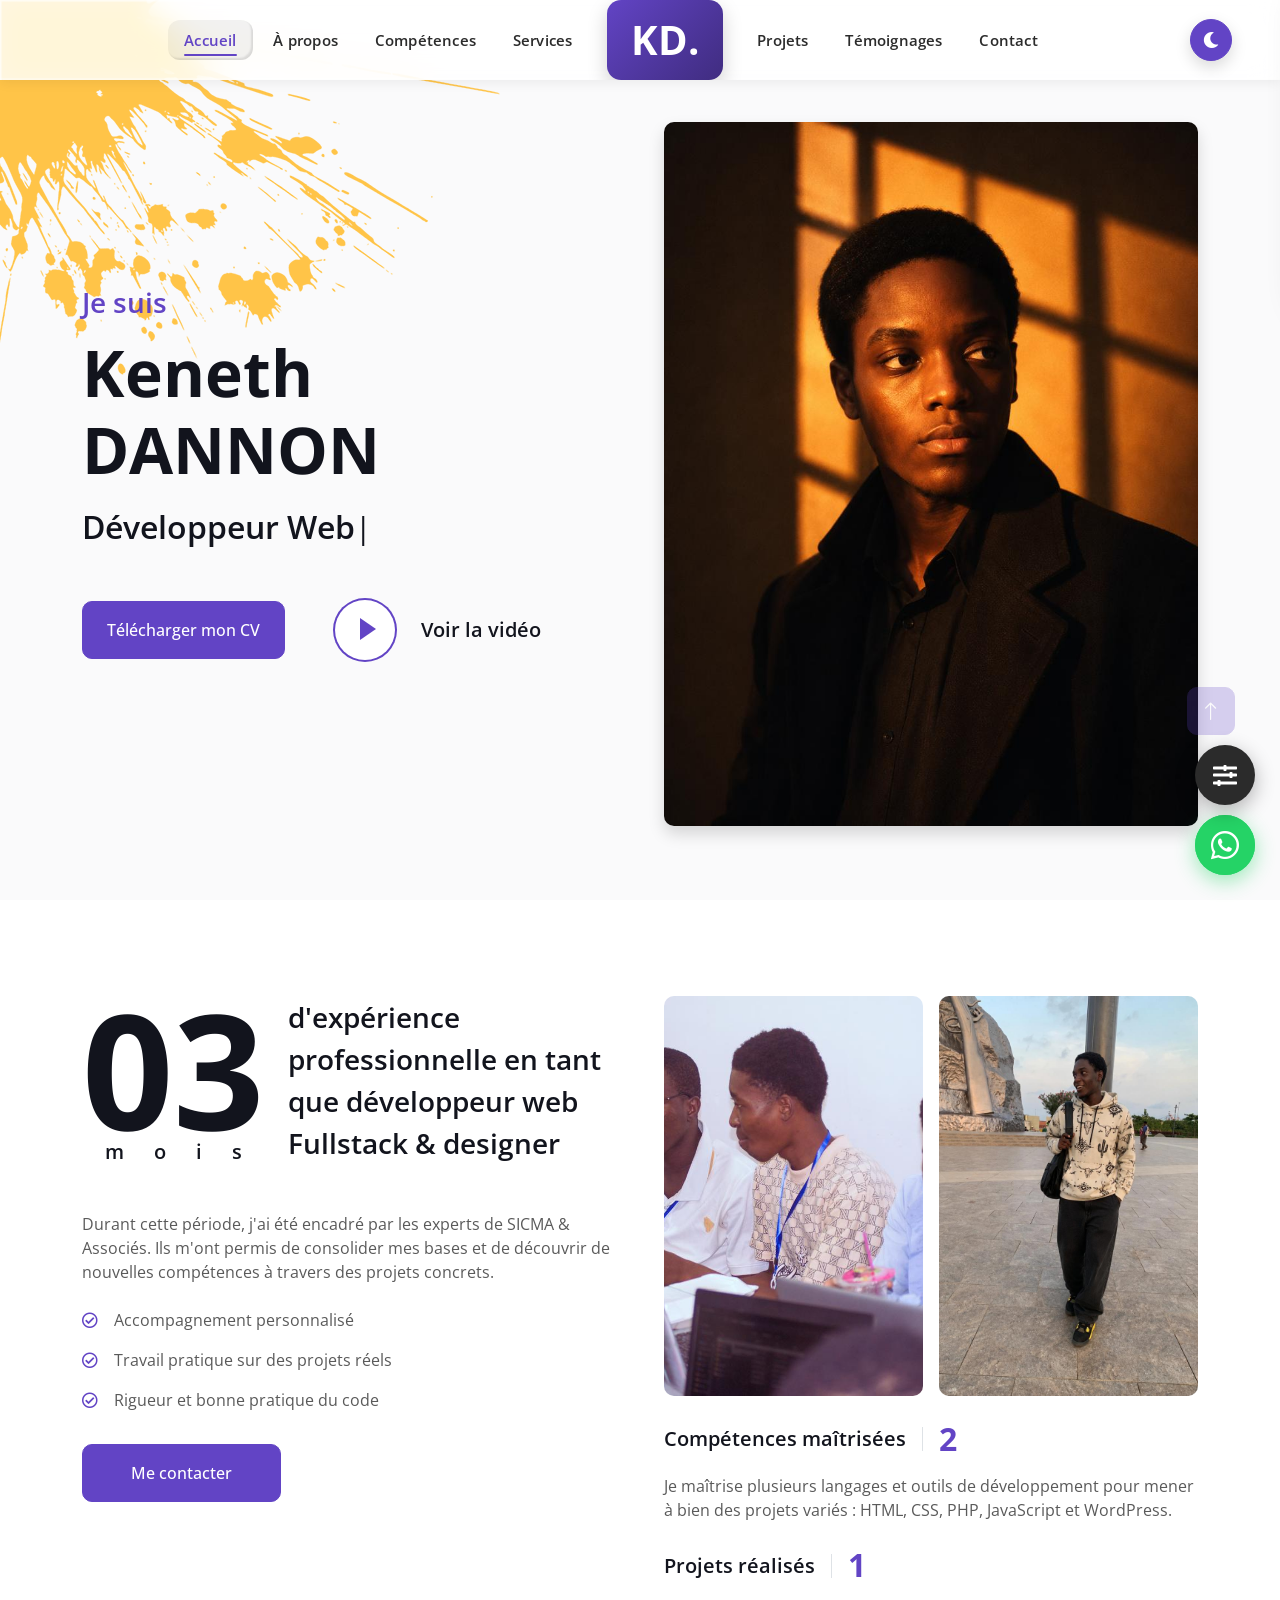
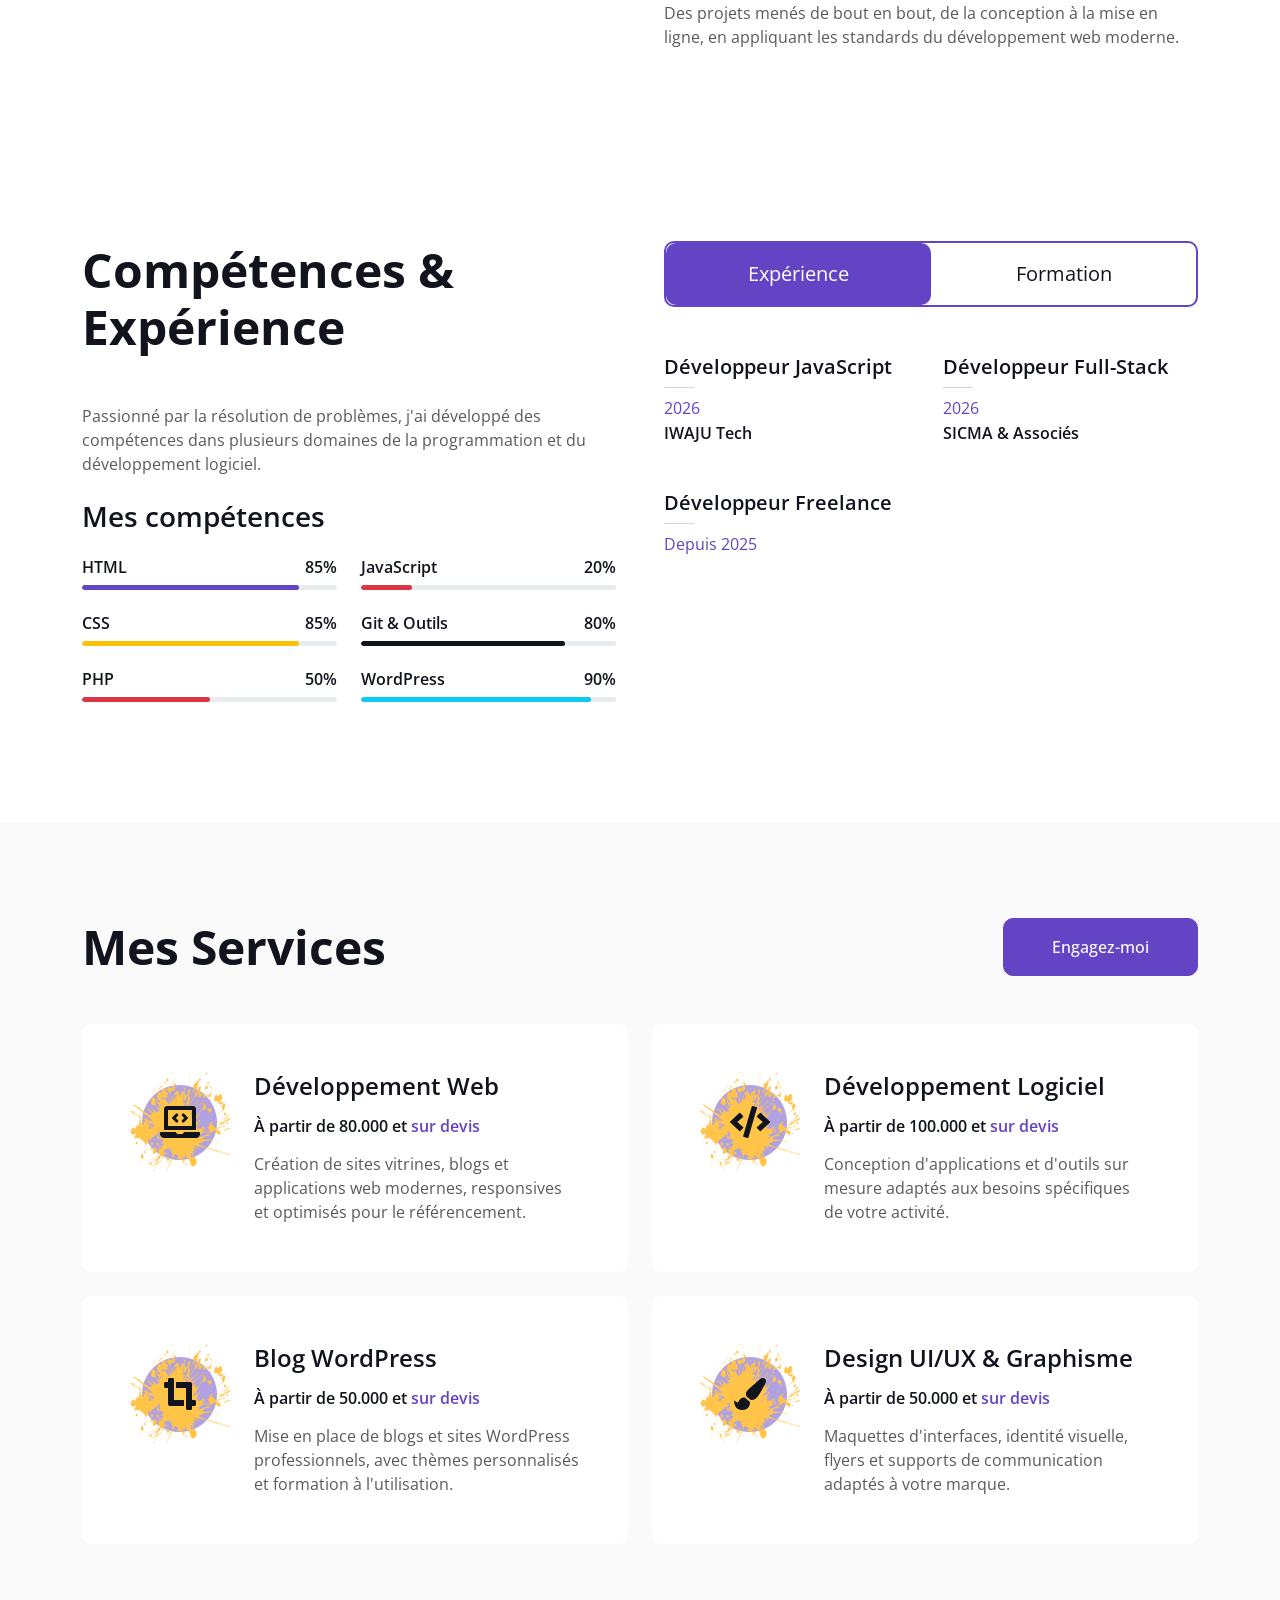
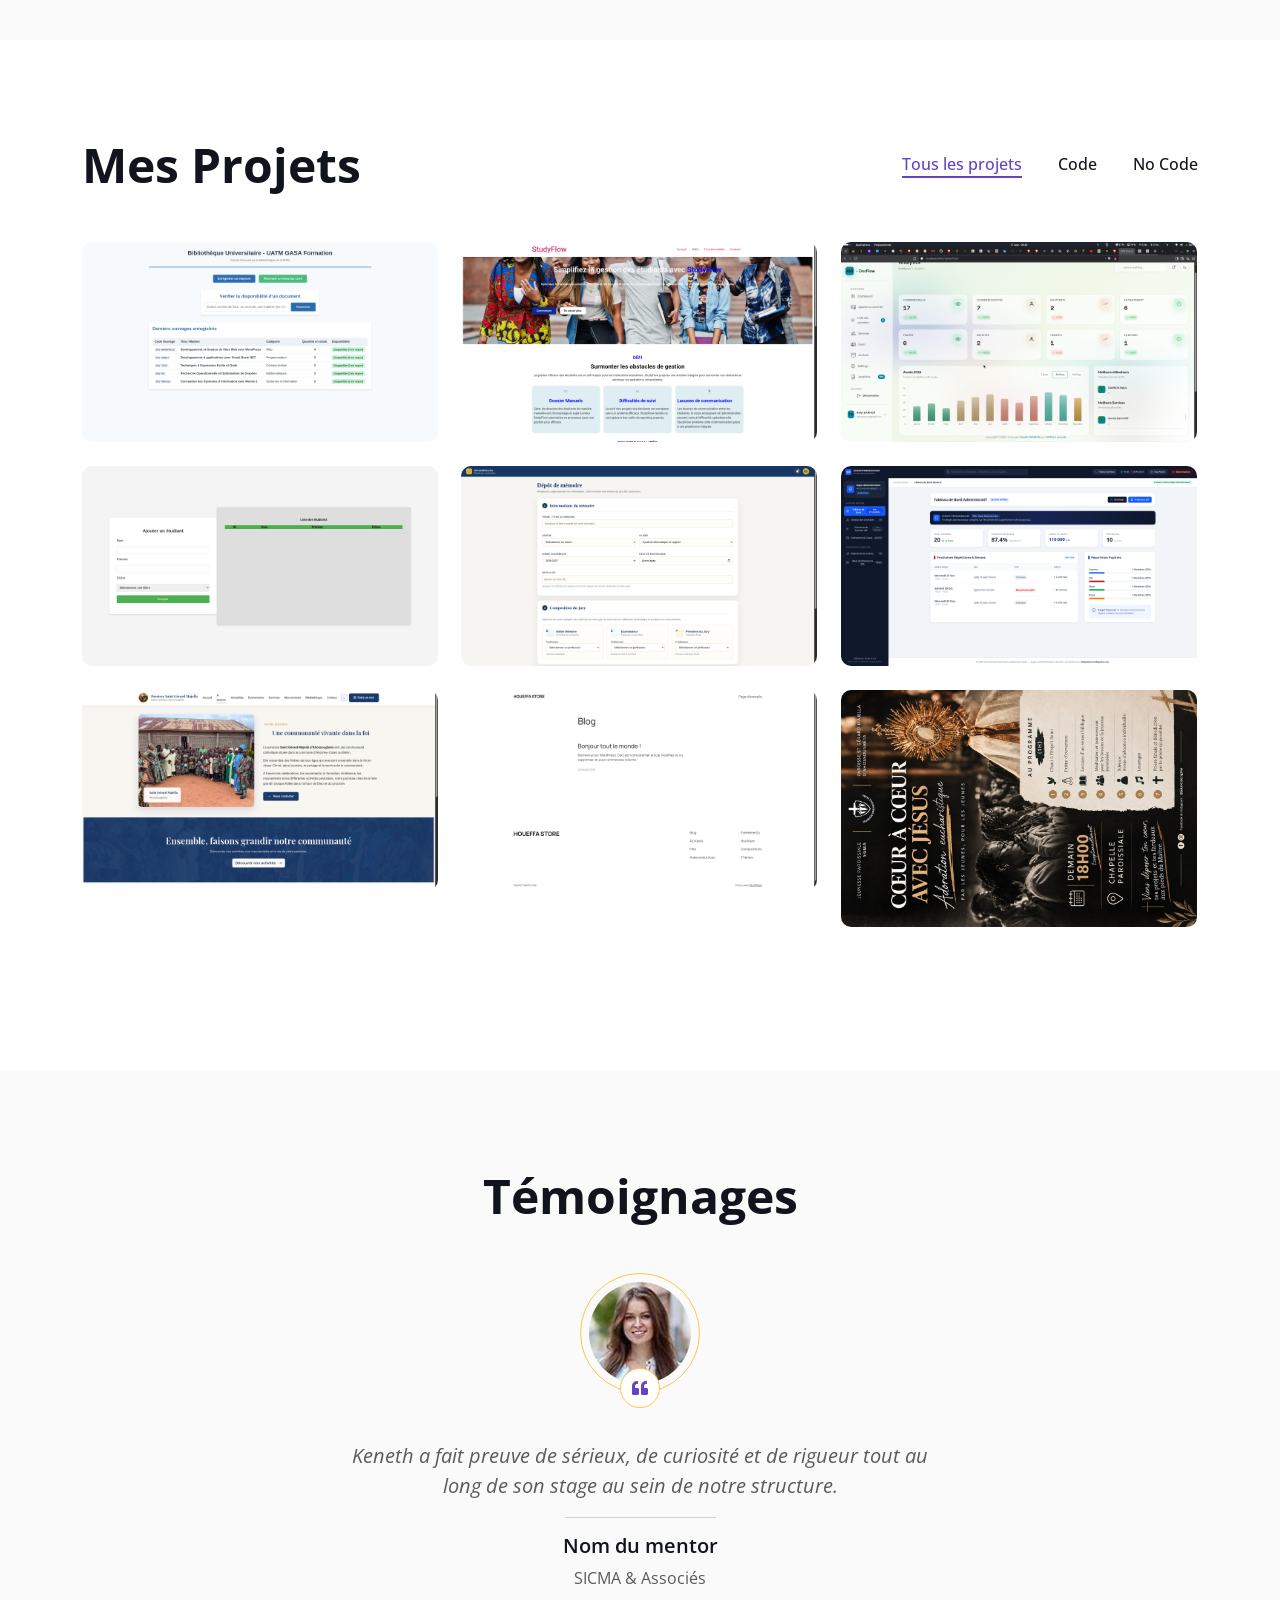
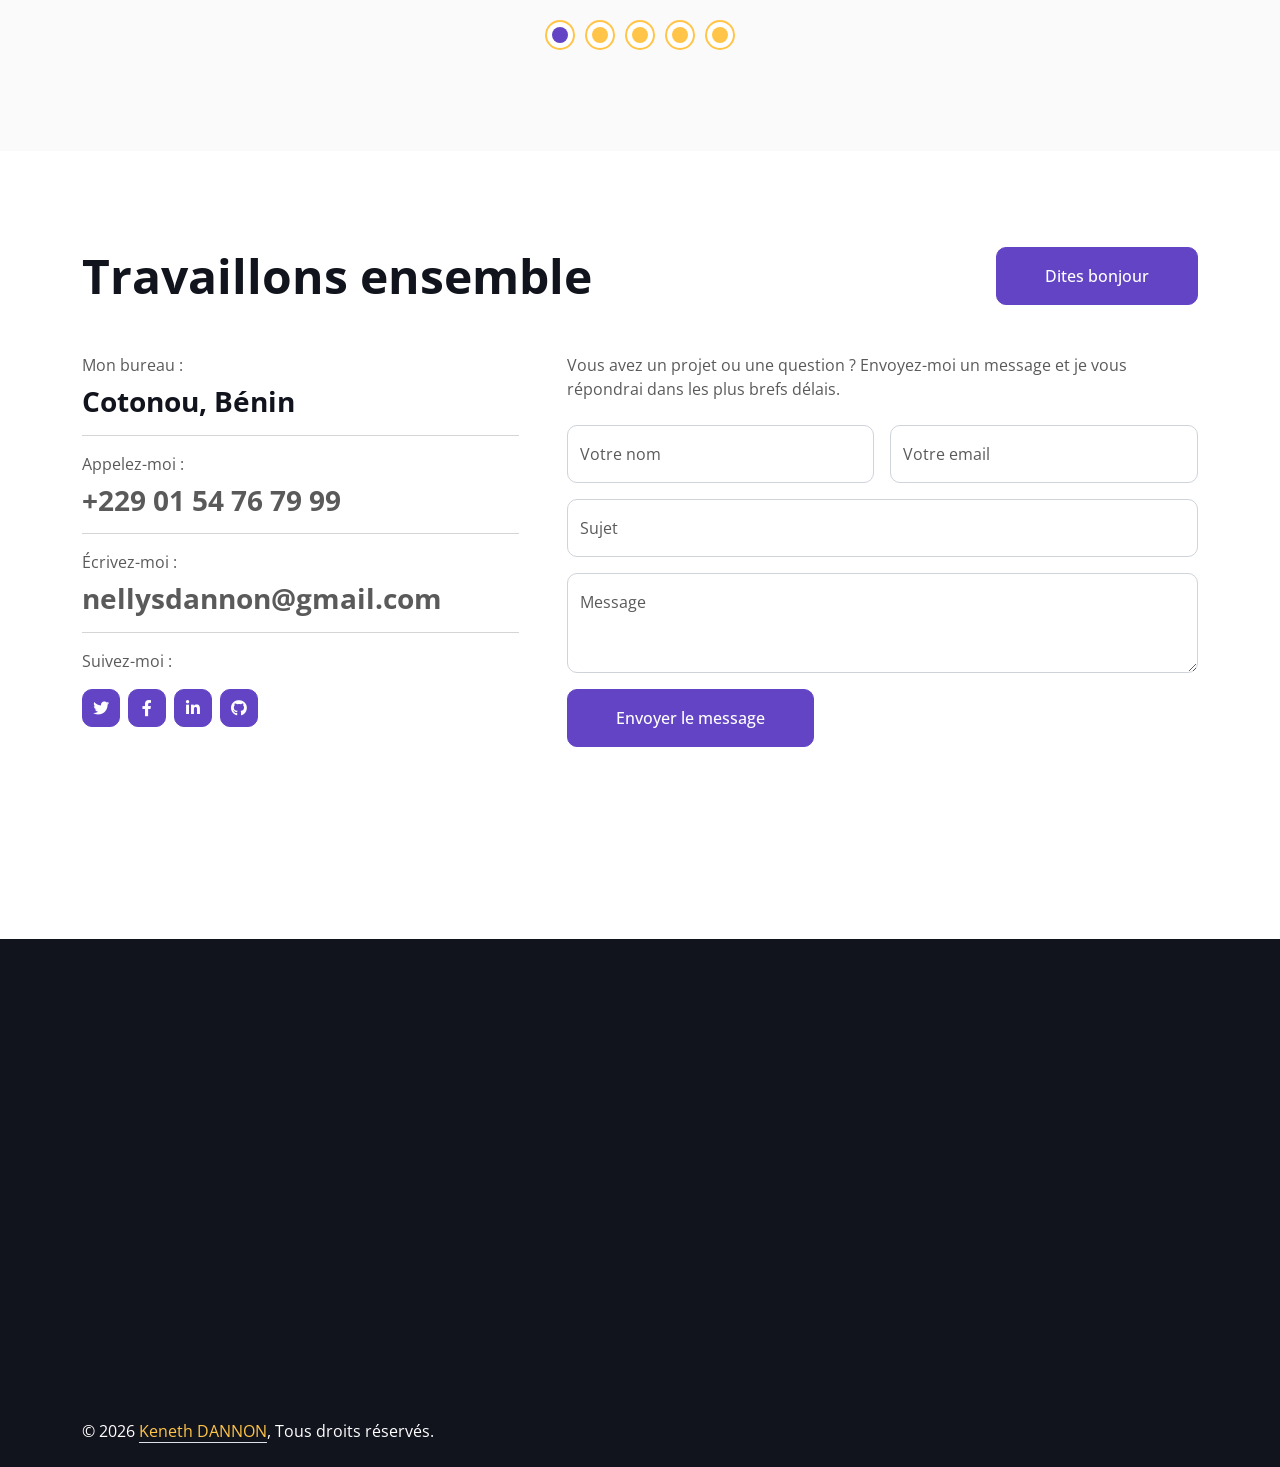
==== commit 061f9f59: "Premier commit pour la mise à jour du portfolio" ====
--- a/index.html
+++ b/index.html
@@ -1,177 +1,979 @@
-<!DOCTYPE html>
-<html lang="en">
-<head>
-    <meta charset="UTF-8">
-    <meta name="viewport" content="width=device-width, initial-scale=1.0">
-    <title>Porfolio Keneth</title>
-    <link rel="stylesheet" href="portfolio.css">
-</head>
-<body>
-    <nav id="nav_prim">
-        <ol>
-            <li id="entete_documents"><a href="index.html">Porfolio</a></li>
-            <li id="entete_documents"><a href="cv.html">CV</a></li>
-        </ol>
-    </nav>
-    <nav id="nav_sec">
-        <a class="nav" href="#1">A propos de moi</a>
-        <a class="nav" href="#2">Mes projets</a>
-        <a class="nav" href="#3">Compétences</a>
-        <a class="nav" href="#page_contact">Contact</a>
-        
-    </nav>
-    <section class="section1">
-    <br id="1"><br><br>
-    <header>
-        <h1 id="page_informations">Innovateur dans le domaine du web</h1>
-    </header>
-        <span id="propos">
-            <h5 id="h">A propos de moi </h5><hr>
-            <br><br>
-            <div class="moi">
-                <img class="auteur" src="20250402093921249.jpg" alt="Une photo de l'auteur">
-                <p class="info">
-                    Actuellement étudiant en 1<sup>ère</sup> année dans la filière <em>Génie Électrique et Informatique</em>, option Système Informatique et Logiciel (SIL) à l'<em>UATM-GASA Formation</em>, je me nomme <kbd> DANNON Mahugnon Nellys Keneth</kbd> . Passionné par le domaine des systèmes informatiques et logiciels, j'ai acquis, au cours de ma formation, des compétences de base solides. Mon parcours académique m'a permis de travailler sur des projets pratiques qui ont renforcé ma capacité à analyser des données, ma curiosité intellectuelle, collaborer efficacement au sein d'une équipe, et respecter les délais impartis, gestion du stress et des délais, de même que ma patience et ma persévérance.
-                </p>
-            </div>
-        </span>
-    </section>
-    <section class="section2">
-        <br><br>
-    
-        <br id="2"><br><br>
-        <span id="page_projets">
-        <h5 id="h">Mes projets</h5><hr>
-        
-            <div class="projet_1">
-                <img class="img1" src="projet_1.png" alt="">
-                <h4>Bibliothèque Keneth's space</h4>
-                <p class="description_projets">Grâce au langage C, ce mini logicielle fait la gestion d'une bibliothèque de livre.</p>
-                <a class="voir" href="https://github.com/Keneth2006/Bibliotheque"><h6>Voir plus→</h6></a>
-            </div>
-            <div class="projet_1">
-                <img class="img1" src="projet_2.png" alt="">
-                <h4>Nom de code</h4>
-                <p class="description_projets">Avec le langage python j'ai réalisé un programme, muni d'une interface, qui vous attribut un nom fictif (un nom de code) qui vous est prope.</p>
-                <a class="voir" href="https://github.com/"><h6>Voir plus→</h6></a>
-            </div>
-            <div class="projet_1">
-                <img class="img1" src="projet_3.png" alt="">
-                <h4>Bibliothèque de cartes électoniques</h4>
-                <p class="description_projets">Dernièrement je suis entrain de concevoir une bibliothèque électronique qui a pour ressource les cartes électoniques existants.</p>
-                <a class="voir" href="https://github.com/"><h6>Voir plus→</h6></a>
-            </div>
-        </span>
-    </section>
-    <section class="section3">
-        <br id="3"><br><br>
-    
-        <span id="page_compétences">
-            <h5 id="h">Mes compétences</h5><hr>
-            <ul class="ul">
-                <ul class="ul1">
-                    <li>Maîtrise de l'outil informatique:l'ORDINATEUR</li>
-                    <li>Maintenance informatique</li>
-                    <li>Maîtrise du Front-End de base</li>
-                    <li>Débutant en Back-End</li>
-                </ul>
-                <ul class="ul2">
-                    <li>Déploiement simplifié de site avec Netlify</li>
-                    <li>Capacité à résoudre des problèmes par moi même</li>
-                    <li>Capacité à apprendre de nouvelles technologies rapidement</li>
-                    <li>Autonomie, productivité, initiative</li>
-                </ul>
-                <ul class="ul3">
-                    <li>Débogage et résolutions de problèmes informatiques et techniques</li>
-                    <li>Graphisme de base</li>
-                    <li></li>   
-                    <li></li>     
-                </ul>
-            </ul>
-        </span>
-    </section>
-    <section class="section4">
-    <span id="page_contact">
-        <h5 id="h">Contact</h5><hr>
-        <div class="contact">
-            <div class="mail">
-                <img class="ico" src="1749584724281.jpg" alt="" srcset=""><br>
-                Email <br> <a id="contact" href="nellysdannon@gmail.com">nellysdannon@gmail.com</a>
-            </div>
-            <div class="git">
-                <img class="ico" src="GitHub.ico" alt="" srcset=""><br>
-                GitHub <br> <a id="contact" href="https://github.com/Keneth2006">Keneth2006</a>
-            </div>
-        </div>
-    </span>
-    </section>
-    
-        <!-- <form action="#page_informations">
-            <h1>Formulaire de Contact</h1><br><br><br>
-            <label for="nom">Nom</label><br>
-            <input type="text" id="nom" name="nom" placeholder="Saisir votre nom" required/><br><br>
-            <label for="email">Email</label><br>
-            <input type="email" id="email" name="email" placeholder="Entrez votre adresse email" required><br><br>
-            <label for="sujet">Sujet</label><br>
-            <input type="text" id="sujet" name="sujet" placeholder="Pourquoi voulez-vous nous contactez ?" /><br><br>
-            <label for="message">Messages</label><br>
-            <textarea name="messages" id="messages" placeholder="Entrez votre message ici" required></textarea><br><br>
-            <button type="submit">Envoyer</button>
-        </form> -->
-    <br><br><br>
-    
-    <!-- ========== PORTFOLIO PORTRAIT ========== -->
-    <div id="portfolio-portrait">
-        <section class="portrait-section">
-            <div class="portrait-header">
-                <h1>KENETH</h1>
-                <p class="portrait-subtitle">Développeur Web & Informatique</p>
-            </div>
-            
-            <div class="portrait-card">
-                <img src="20250402093921249.jpg" alt="Keneth" class="portrait-photo">
-                <h2>À propos de moi</h2>
-                <p>Étudiant passionné en Génie Électrique et Informatique, spécialisé en Système Informatique et Logiciel.</p>
-            </div>
-            
-            <div class="portrait-card">
-                <h2>🎯 Mes Projets</h2>
-                <div class="portrait-project">
-                    <h3>• Bibliothèque Keneth's space</h3>
-                    <p>Gestion de bibliothèque en C</p>
-                </div>
-                <div class="portrait-project">
-                    <h3>• Nom de code</h3>
-                    <p>Générateur de noms en Python</p>
-                </div>
-                <div class="portrait-project">
-                    <h3>• Cartes Électoniques</h3>
-                    <p>Bibliothèque électronique</p>
-                </div>
-            </div>
-            
-            <div class="portrait-card">
-                <h2>💡 Compétences</h2>
-                <p>✓ Front-End Web</p>
-                <p>✓ Programmation C & Python</p>
-                <p>✓ Maintenance Informatique</p>
-                <p>✓ Déploiement avec Netlify</p>
-            </div>
-            
-            <div class="portrait-card contact-portrait">
-                <h2>📞 Contact</h2>
-                <p><strong>Email:</strong> nellysdannon@gmail.com</p>
-                <p><strong>GitHub:</strong> <a href="https://github.com/Keneth2006">Keneth2006</a></p>
-            </div>
-        </section>
-    </div>
-    <select name="" id="">
-        <option ></option>
-    </select>
-    <br><br><br>
-    <footer>
-        ©2025 [DANNON Mahugnon Nellys Keneth / KenethCorp], Inc. <br>Tout droit réservés.
-        /Mentions Légales | Politiques de confientialité | Conditions Générales        
-    </footer>
-</body>
-</html> 
+<!DOCTYPE html>
+<html lang="fr">
+
+<head>
+    <meta charset="utf-8">
+    <title>Keneth DANNON | Développeur Web Full-Stack</title>
+    <meta content="width=device-width, initial-scale=1.0" name="viewport">
+    <meta name="author" content="Keneth DANNON">
+    <meta name="description" content="Portfolio de Keneth DANNON, développeur web full-stack à Cotonou (Bénin) : sites web, applications, WordPress et design UI/UX.">
+    <!-- Open Graph (WhatsApp, Facebook, LinkedIn) -->
+    <meta property="og:type" content="profile">
+    <meta property="og:url" content="https://TON-DOMAINE.com/">
+    <meta property="og:site_name" content="Keneth DANNON — Portfolio">
+    <meta property="og:title" content="Keneth DANNON — Développeur Web Full-Stack">
+    <meta property="og:description" content="Sites web, applications et WordPress à Cotonou (Bénin). Découvrez mes projets et contactez-moi pour donner vie à vos idées.">
+    <meta property="og:image" content="https://TON-DOMAINE.com/img/og-cover.jpg">
+    <meta property="og:image:width" content="1200">
+    <meta property="og:image:height" content="630">
+    <meta property="og:image:alt" content="Keneth DANNON, développeur web full-stack">
+    <meta property="og:locale" content="fr_FR">
+    <meta property="profile:first_name" content="Keneth">
+    <meta property="profile:last_name" content="DANNON">
+
+    <!-- Twitter / X -->
+    <meta name="twitter:card" content="summary_large_image">
+    <meta name="twitter:title" content="Keneth DANNON — Développeur Web Full-Stack">
+    <meta name="twitter:description" content="Sites web, applications et WordPress à Cotonou (Bénin). Découvrez mes projets et contactez-moi.">
+    <meta name="twitter:image" content="https://TON-DOMAINE.com/img/og-cover.jpg">
+
+    <!-- Bonus SEO -->
+    <link rel="canonical" href="https://TON-DOMAINE.com/">
+    <meta name="theme-color" content="#0d6efd">
+
+    <!-- Favicon -->
+    <link href="img/favicon.ico" rel="icon">
+    <link rel="icon" href="data:image/svg+xml,<svg xmlns=%22http://www.w3.org/2000/svg%22 viewBox=%220 0 100 100%22><text y=%22.9em%22 font-size=%2290%22>👨🏾‍💻</text></svg>">
+
+    <!-- Google Web Fonts -->
+    <link rel="preconnect" href="https://fonts.googleapis.com">
+    <link rel="preconnect" href="https://fonts.gstatic.com" crossorigin>
+    <link href="https://fonts.googleapis.com/css2?family=Open+Sans:wght@400;500;600;700;800&display=swap" rel="stylesheet">
+
+    <!-- Icon Font Stylesheet -->
+    <link href="https://cdnjs.cloudflare.com/ajax/libs/font-awesome/5.10.0/css/all.min.css" rel="stylesheet">
+    <link href="https://cdn.jsdelivr.net/npm/bootstrap-icons@1.4.1/font/bootstrap-icons.css" rel="stylesheet">
+
+    <!-- Libraries Stylesheet -->
+    <link href="lib/animate/animate.min.css" rel="stylesheet">
+    <link href="lib/lightbox/css/lightbox.min.css" rel="stylesheet">
+    <link href="lib/owlcarousel/assets/owl.carousel.min.css" rel="stylesheet">
+
+    <!-- Customized Bootstrap Stylesheet -->
+    <link href="css/bootstrap.min.css" rel="stylesheet">
+
+    <!-- Template Stylesheet -->
+    <link href="css/style.css" rel="stylesheet">
+
+    <!-- Dark mode (ajout) -->
+    <style>
+        body.dark-mode { background-color: #181818; color: #f5f5f5; }
+        body.dark-mode .bg-light { background-color: #1f1f1f !important; }
+        body.dark-mode .bg-white { background-color: #242424 !important; }
+        body.dark-mode .service-item { background-color: #242424 !important; }
+        body.dark-mode .text-dark { color: #f5f5f5 !important; }
+        body.dark-mode .navbar-light .navbar-nav .nav-link { color: #dddddd; }
+        body.dark-mode .navbar-light .navbar-nav .nav-link.active,
+        body.dark-mode .navbar-light .navbar-nav .nav-link:hover { color: var(--primary); }
+        body.dark-mode hr { border-color: #444; }
+    </style>
+</head>
+
+<!--<body data-bs-spy="scroll" data-bs-target=".navbar" data-bs-offset="110"> -->
+<body>
+    <!-- Thème : applique le choix enregistré AVANT l'affichage -->
+    <script>
+        (function () {
+            var saved = null;
+            try { saved = localStorage.getItem('theme'); } catch (e) {}
+            if (saved === 'dark' || (!saved && window.matchMedia('(prefers-color-scheme: dark)').matches)) {
+                document.body.classList.add('dark-mode');
+            }
+        })();
+    </script>
+    <!-- Spinner Start -->
+    <div id="spinner" class="show bg-white position-fixed translate-middle w-100 vh-100 top-50 start-50 d-flex align-items-center justify-content-center">
+        <div class="spinner-border text-primary" style="width: 3rem; height: 3rem;" role="status">
+            <span class="visually-hidden">Chargement...</span>
+        </div>
+    </div>
+    <!-- Spinner End -->
+
+    <!-- Navbar Start -->
+    <div class="liquidGlass-wrapper fixed-top">
+        <div class="liquidGlass-effect"></div>
+        <div class="liquidGlass-tint"></div>
+        <div class="liquidGlass-shine"></div>
+        <div class="liquidGlass-text">
+            <nav class="navbar navbar-expand-lg navbar-light py-lg-0 px-4 px-lg-5">
+                <a href="#home" class="navbar-brand d-block d-lg-none">
+                    <h1 class="text-primary fw-bold m-0">KD.</h1>
+                </a>
+                <button type="button" class="navbar-toggler" data-bs-toggle="collapse" data-bs-target="#navbarCollapse">
+                    <span class="navbar-toggler-icon"></span>
+                </button>
+                <div class="collapse navbar-collapse justify-content-between py-4 py-lg-0" id="navbarCollapse">
+                    <div class="navbar-nav ms-auto py-0">
+                        <a href="#home" class="nav-item nav-link active">Accueil</a>
+                        <a href="#about" class="nav-item nav-link">À propos</a>
+                        <a href="#skill" class="nav-item nav-link">Compétences</a>
+                        <a href="#service" class="nav-item nav-link">Services</a>
+                    </div>
+                    <a href="#home" class="navbar-brand bg-secondary py-3 px-4 mx-3 d-none d-lg-block">
+                        <h1 class="text-primary fw-bold m-0">KD.</h1>
+                    </a>
+                    <div class="navbar-nav me-auto py-0">
+                        <a href="#project" class="nav-item nav-link">Projets</a>
+                        <a href="#testimonial" class="nav-item nav-link">Témoignages</a>
+                        <a href="#contact" class="nav-item nav-link">Contact</a>
+                    </div>
+                    <div class="ms-lg-3">
+                        <button class="btn btn-square btn-primary" id="theme-toggle" aria-label="Changer de thème"><i class="fa fa-moon"></i></button>
+                    </div>
+                </div>
+            </nav>
+        </div>
+    </div>
+    <!-- Navbar End -->
+
+    <!-- Header Start -->
+    <div class="container-fluid bg-light" id="home">
+        <div class="container">
+            <div class="row g-5 align-items-center">
+                <div class="col-lg-6 py-6 pb-0 pt-lg-0">
+                    <h3 class="text-primary mb-3">Je suis</h3>
+                    <h1 class="display-3 mb-3">Keneth DANNON</h1>
+                    <h2 class="typed-text-output d-inline"></h2>
+                    <div class="typed-text d-none">Développeur Web, Développeur Full-Stack, Hacker éthique et Pentester, Designer UI/UX, Graphiste</div>
+                    <div class="d-flex align-items-center pt-5">
+                        <!-- ✏️ Exporte ton CV (CV/cv.html) en PDF et place-le ici -->
+                        <a href="CV/DANNON_Mahugnon_Nellys_Keneth_UATM_GASA_Formation_Abomey-Calavi_CV.pdf" download="CV_Keneth_DANNON.pdf" class="btn btn-primary py-3 px-4 me-5">Télécharger mon CV</a>
+                        <button type="button" class="btn-play" data-bs-toggle="modal"
+                            data-src="https://www.youtube.com/embed/DWRcNpR6Kdc" data-bs-target="#videoModal">
+                            <!-- ✏️ Remplace l'ID YouTube ci-dessus par ta propre vidéo -->
+                            <span></span>
+                        </button>
+                        <h5 class="ms-4 mb-0 d-none d-sm-block">Voir la vidéo</h5>
+                    </div>
+                </div>
+                <div class="col-lg-6">
+                    <!-- ✏️ Renomme ton image "img/profile.jpg" -->
+                    <img class="img-fluid rounded shadow" src="img/WhatsApp Image 2026-09-28 at 11.20.56.jpeg" alt="Portrait de Keneth DANNON">
+                </div>
+            </div>
+        </div>
+    </div>
+    <!-- Header End -->
+
+    <!-- Video Modal Start -->
+    <div class="modal modal-video fade" id="videoModal" tabindex="-1" aria-labelledby="exampleModalLabel" aria-hidden="true">
+        <div class="modal-dialog">
+            <div class="modal-content rounded-0">
+                <div class="modal-header">
+                    <h3 class="modal-title" id="exampleModalLabel">Vidéo de présentation</h3>
+                    <button type="button" class="btn-close" data-bs-dismiss="modal" aria-label="Fermer"></button>
+                </div>
+                <div class="modal-body">
+                    <div class="ratio ratio-16x9">
+                        <iframe class="embed-responsive-item" src="" id="video" allowfullscreen allowscriptaccess="always"
+                            allow="autoplay"></iframe>
+                    </div>
+                </div>
+            </div>
+        </div>
+    </div>
+    <!-- Video Modal End -->
+
+    <!-- About Start -->
+    <div class="container-xxl py-6" id="about">
+        <div class="container">
+            <div class="row g-5">
+                <div class="col-lg-6 wow fadeInUp" data-wow-delay="0.1s">
+                    <div class="d-flex align-items-center mb-5">
+                        <div class="years flex-shrink-0 text-center me-4">
+                            <h1 class="display-1 mb-0">03</h1>
+                            <h5 class="mb-0">mois</h5>
+                        </div>
+                        <h3 class="lh-base mb-0">d'expérience professionnelle en tant que développeur web Fullstack & designer</h3>
+                    </div>
+                    <p class="mb-4">Durant cette période, j'ai été encadré par les experts de SICMA & Associés. Ils m'ont permis de consolider mes bases et de découvrir de nouvelles compétences à travers des projets concrets.</p>
+                    <p class="mb-3"><i class="far fa-check-circle text-primary me-3"></i>Accompagnement personnalisé</p>
+                    <p class="mb-3"><i class="far fa-check-circle text-primary me-3"></i>Travail pratique sur des projets réels</p>
+                    <p class="mb-3"><i class="far fa-check-circle text-primary me-3"></i>Rigueur et bonne pratique du code</p>
+                    <a class="btn btn-primary py-3 px-5 mt-3" href="#contact">Me contacter</a>
+                </div>
+                <div class="col-lg-6 wow fadeInUp" data-wow-delay="0.5s">
+                    <div class="row g-3 mb-4">
+                        <div class="col-sm-6">
+                            <!-- ✏️ Renomme tes photos "img/about-1.jpg" et "img/about-2.jpg" -->
+                            <img class="img-fluid rounded" src="img/WhatsApp Image 2026-10-06 at 08.29.04.jpeg" style="height: 400px; width: 100%; object-fit: cover;" alt="Keneth au travail">
+                        </div>
+                        <div class="col-sm-6">
+                            <img class="img-fluid rounded" src="img/WhatsApp Image 2026-09-28 at 11.23.56.jpeg" style="height: 400px; width: 100%; object-fit: cover;" alt="Keneth lors d'une formation">
+                        </div>
+                    </div>
+                    <div class="d-flex align-items-center mb-3">
+                        <h5 class="border-end pe-3 me-3 mb-0">Compétences maîtrisées</h5>
+                        <h2 class="text-primary fw-bold mb-0" data-toggle="counter-up">5</h2>
+                    </div>
+                    <p class="mb-4">Je maîtrise plusieurs langages et outils de développement pour mener à bien des projets variés : HTML, CSS, PHP, JavaScript et WordPress.</p>
+                    <div class="d-flex align-items-center mb-3">
+                        <h5 class="border-end pe-3 me-3 mb-0">Projets réalisés</h5>
+                        <h2 class="text-primary fw-bold mb-0" data-toggle="counter-up">2</h2>
+                    </div>
+                    <p class="mb-0">Des projets menés de bout en bout, de la conception à la mise en ligne, en appliquant les standards du développement web moderne.</p>
+                </div>
+            </div>
+        </div>
+    </div>
+    <!-- About End -->
+
+    <!-- Expertise Start -->
+    <div class="container-xxl py-6 pb-5" id="skill">
+        <div class="container">
+            <div class="row g-5">
+                <div class="col-lg-6 wow fadeInUp" data-wow-delay="0.1s">
+                    <h1 class="display-5 mb-5">Compétences & Expérience</h1>
+                    <p class="mb-4">Passionné par la résolution de problèmes, j'ai développé des compétences dans plusieurs domaines de la programmation et du développement logiciel.</p>
+                    <h3 class="mb-4">Mes compétences</h3>
+                    <div class="row align-items-center">
+                        <div class="col-md-6">
+                            <div class="skill mb-4">
+                                <div class="d-flex justify-content-between">
+                                    <h6 class="font-weight-bold">HTML</h6>
+                                    <h6 class="font-weight-bold">85%</h6>
+                                </div>
+                                <div class="progress">
+                                    <div class="progress-bar bg-primary" role="progressbar" aria-valuenow="85" aria-valuemin="0" aria-valuemax="100"></div>
+                                </div>
+                            </div>
+                            <div class="skill mb-4">
+                                <div class="d-flex justify-content-between">
+                                    <h6 class="font-weight-bold">CSS</h6>
+                                    <h6 class="font-weight-bold">85%</h6>
+                                </div>
+                                <div class="progress">
+                                    <div class="progress-bar bg-warning" role="progressbar" aria-valuenow="85" aria-valuemin="0" aria-valuemax="100"></div>
+                                </div>
+                            </div>
+                            <div class="skill mb-4">
+                                <div class="d-flex justify-content-between">
+                                    <h6 class="font-weight-bold">PHP</h6>
+                                    <h6 class="font-weight-bold">50%</h6>
+                                </div>
+                                <div class="progress">
+                                    <div class="progress-bar bg-danger" role="progressbar" aria-valuenow="50" aria-valuemin="0" aria-valuemax="100"></div>
+                                </div>
+                            </div>
+                        </div>
+                        <div class="col-md-6">
+                            <div class="skill mb-4">
+                                <div class="d-flex justify-content-between">
+                                    <h6 class="font-weight-bold">JavaScript</h6>
+                                    <h6 class="font-weight-bold">20%</h6>
+                                </div>
+                                <div class="progress">
+                                    <div class="progress-bar bg-danger" role="progressbar" aria-valuenow="20" aria-valuemin="0" aria-valuemax="100"></div>
+                                </div>
+                            </div>
+                            <div class="skill mb-4">
+                                <div class="d-flex justify-content-between">
+                                    <h6 class="font-weight-bold">Git & Outils</h6>
+                                    <h6 class="font-weight-bold">80%</h6>
+                                </div>
+                                <div class="progress">
+                                    <div class="progress-bar bg-dark" role="progressbar" aria-valuenow="80" aria-valuemin="0" aria-valuemax="100"></div>
+                                </div>
+                            </div>
+                            <div class="skill mb-4">
+                                <div class="d-flex justify-content-between">
+                                    <h6 class="font-weight-bold">WordPress</h6>
+                                    <h6 class="font-weight-bold">90%</h6>
+                                </div>
+                                <div class="progress">
+                                    <div class="progress-bar bg-info" role="progressbar" aria-valuenow="90" aria-valuemin="0" aria-valuemax="100"></div>
+                                </div>
+                            </div>
+                        </div>
+                    </div>
+                </div>
+                <div class="col-lg-6 wow fadeInUp" data-wow-delay="0.5s">
+                    <ul class="nav nav-pills rounded border border-2 border-primary mb-5">
+                        <li class="nav-item w-50">
+                            <button class="nav-link w-100 py-3 fs-5 active" data-bs-toggle="pill" href="#tab-1">Expérience</button>
+                        </li>
+                        <li class="nav-item w-50">
+                            <button class="nav-link w-100 py-3 fs-5" data-bs-toggle="pill" href="#tab-2">Formation</button>
+                        </li>
+                    </ul>
+                    <div class="tab-content">
+                        <div id="tab-1" class="tab-pane fade show p-0 active">
+                            <div class="row gy-5 gx-4">
+                                <div class="col-sm-6">
+                                    <h5>Développeur JavaScript</h5>
+                                    <hr class="text-primary my-2">
+                                    <p class="text-primary mb-1">2026</p>
+                                    <h6 class="mb-0">IWAJU Tech</h6>
+                                </div>
+                                <div class="col-sm-6">
+                                    <h5>Développeur Full-Stack</h5>
+                                    <hr class="text-primary my-2">
+                                    <p class="text-primary mb-1">2026</p>
+                                    <h6 class="mb-0">SICMA & Associés</h6>
+                                </div>
+                                <div class="col-sm-6">
+                                    <h5>Développeur Freelance</h5>
+                                    <hr class="text-primary my-2">
+                                    <p class="text-primary mb-1">Depuis 2025</p>
+                                    <h6 class="mb-0"></h6>
+                                </div>
+                            </div>
+                        </div>
+                        <div id="tab-2" class="tab-pane fade show p-0">
+                            <div class="row gy-5 gx-4">
+                                <div class="col-sm-6">
+                                    <h5>Développement web</h5>
+                                    <hr class="text-primary my-2">
+                                    <p class="text-primary mb-1">2024 - 2026</p>
+                                    <h6 class="mb-0">UATM GASA Formation</h6>
+                                </div>
+                                <div class="col-sm-6">
+                                    <h5>Développement mobile (Android / iOS)</h5>
+                                    <hr class="text-primary my-2">
+                                    <p class="text-primary mb-1">2025 - 2026</p>
+                                    <h6 class="mb-0">UATM GASA Formation</h6>
+                                </div>
+                                <div class="col-sm-6">
+                                    <h5>Design UI/UX</h5>
+                                    <hr class="text-primary my-2">
+                                    <p class="text-primary mb-1">2025 - 2026</p>
+                                    <h6 class="mb-0">UATM GASA Formation</h6>
+                                </div>
+                                <div class="col-sm-6">
+                                    <h5>Graphisme</h5>
+                                    <hr class="text-primary mb-0 my-2">
+                                    <p class="text-primary mb-1">2025</p>
+                                    <h6 class="mb-0">APEX BENIN</h6>
+                                </div>
+                            </div>
+                        </div>
+                    </div>
+                </div>
+            </div>
+        </div>
+    </div>
+    <!-- Expertise End -->
+
+    <!-- Service Start -->
+    <div class="container-fluid bg-light my-5 py-6" id="service">
+        <div class="container">
+            <div class="row g-5 mb-5 wow fadeInUp" data-wow-delay="0.1s">
+                <div class="col-lg-6">
+                    <h1 class="display-5 mb-0">Mes Services</h1>
+                </div>
+                <div class="col-lg-6 text-lg-end">
+                    <a class="btn btn-primary py-3 px-5" href="#contact">Engagez-moi</a>
+                </div>
+            </div>
+            <div class="row g-4">
+                <div class="col-lg-6 wow fadeInUp" data-wow-delay="0.1s">
+                    <div class="service-item d-flex flex-column flex-sm-row bg-white rounded h-100 p-4 p-lg-5">
+                        <div class="bg-icon flex-shrink-0 mb-3">
+                            <i class="fa fa-laptop-code fa-2x text-dark"></i>
+                        </div>
+                        <div class="ms-sm-4">
+                            <h4 class="mb-3">Développement Web</h4>
+                            <h6 class="mb-3">À partir de 80.000 et <span class="text-primary">sur devis</span></h6>
+                            <span>Création de sites vitrines, blogs et applications web modernes, responsives et optimisés pour le référencement.</span>
+                        </div>
+                    </div>
+                </div>
+                <div class="col-lg-6 wow fadeInUp" data-wow-delay="0.3s">
+                    <div class="service-item d-flex flex-column flex-sm-row bg-white rounded h-100 p-4 p-lg-5">
+                        <div class="bg-icon flex-shrink-0 mb-3">
+                            <i class="fa fa-code fa-2x text-dark"></i>
+                        </div>
+                        <div class="ms-sm-4">
+                            <h4 class="mb-3">Développement Logiciel</h4>
+                            <h6 class="mb-3">À partir de 100.000 et <span class="text-primary">sur devis</span></h6>
+                            <span>Conception d'applications et d'outils sur mesure adaptés aux besoins spécifiques de votre activité.</span>
+                        </div>
+                    </div>
+                </div>
+                <div class="col-lg-6 wow fadeInUp" data-wow-delay="0.1s">
+                    <div class="service-item d-flex flex-column flex-sm-row bg-white rounded h-100 p-4 p-lg-5">
+                        <div class="bg-icon flex-shrink-0 mb-3">
+                            <i class="fa fa-crop-alt fa-2x text-dark"></i>
+                        </div>
+                        <div class="ms-sm-4">
+                            <h4 class="mb-3">Blog WordPress</h4>
+                            <h6 class="mb-3">À partir de 50.000 et <span class="text-primary">sur devis</span></h6>
+                            <span>Mise en place de blogs et sites WordPress professionnels, avec thèmes personnalisés et formation à l'utilisation.</span>
+                        </div>
+                    </div>
+                </div>
+                <div class="col-lg-6 wow fadeInUp" data-wow-delay="0.3s">
+                    <div class="service-item d-flex flex-column flex-sm-row bg-white rounded h-100 p-4 p-lg-5">
+                        <div class="bg-icon flex-shrink-0 mb-3">
+                            <i class="fa fa-paint-brush fa-2x text-dark"></i>
+                        </div>
+                        <div class="ms-sm-4">
+                            <h4 class="mb-3">Design UI/UX & Graphisme</h4>
+                            <h6 class="mb-3">À partir de 50.000 et <span class="text-primary">sur devis</span></h6>
+                            <span>Maquettes d'interfaces, identité visuelle, flyers et supports de communication adaptés à votre marque.</span>
+                        </div>
+                    </div>
+                </div>
+            </div>
+        </div>
+    </div>
+    <!-- Service End -->
+
+    <!-- Projects Start -->
+    <div class="container-xxl py-6 pt-5" id="project">
+        <div class="container">
+            <div class="row g-5 mb-5 align-items-center wow fadeInUp" data-wow-delay="0.1s">
+                <div class="col-lg-6">
+                    <h1 class="display-5 mb-0">Mes Projets</h1>
+                </div>
+                <div class="col-lg-6 text-lg-end">
+                    <ul class="list-inline mx-n3 mb-0" id="portfolio-flters">
+                        <li class="mx-3 active" data-filter="*">Tous les projets</li>
+                        <li class="mx-3" data-filter=".first">Code</li>
+                        <li class="mx-3" data-filter=".second">No Code</li>
+                    </ul>
+                </div>
+            </div>
+            <div class="row g-4 portfolio-container wow fadeInUp" data-wow-delay="0.1s">
+                <!-- ✏️ Remplace les images project-1.jpg à project-6.jpg par tes vrais projets
+                     et ajoute les liens dans les <a href=""> (site en ligne, GitHub, Figma...) -->
+                <div class="col-lg-4 col-md-6 portfolio-item first">
+                    <div class="portfolio-img rounded overflow-hidden">
+                        <img class="img-fluid" src="img/BibliothèqueUniversitaire.png" alt="Projet UI/UX 1">
+                        <div class="portfolio-btn">
+                            <a class="btn btn-lg-square btn-outline-secondary border-2 mx-1" href="img/BibliothèqueUniversitaire.png" data-lightbox="portfolio"><i class="fa fa-eye"></i></a>
+                            <a class="btn btn-lg-square btn-outline-secondary border-2 mx-1" href="https://github.com/Keneth-nelDAN" target="_blank"><i class="fa fa-link"></i></a>
+                        </div>
+                    </div>
+                </div>
+                <div class="col-lg-4 col-md-6 portfolio-item second">
+                    <div class="portfolio-img rounded overflow-hidden">
+                        <img class="img-fluid" src="img/BlogGestionEtudiant.png" alt="Projet graphisme 2">
+                        <div class="portfolio-btn">
+                            <a class="btn btn-lg-square btn-outline-secondary border-2 mx-1" href="img/BlogGestionEtudiant.png" data-lightbox="portfolio"><i class="fa fa-eye"></i></a>
+                            <a class="btn btn-lg-square btn-outline-secondary border-2 mx-1" href="https://github.com/Keneth-nelDAN" target="_blank"><i class="fa fa-link"></i></a>
+                        </div>
+                    </div>
+                </div>
+                <div class="col-lg-4 col-md-6 portfolio-item first">
+                    <div class="portfolio-img rounded overflow-hidden">
+                        <img class="img-fluid" src="img/GestionCourriers.png" alt="Projet UI/UX 3">
+                        <div class="portfolio-btn">
+                            <a class="btn btn-lg-square btn-outline-secondary border-2 mx-1" href="img/GestionCourriers.png" data-lightbox="portfolio"><i class="fa fa-eye"></i></a>
+                            <a class="btn btn-lg-square btn-outline-secondary border-2 mx-1" href="https://github.com/Keneth-nelDAN" target="_blank"><i class="fa fa-link"></i></a>
+                        </div>
+                    </div>
+                </div>
+                <div class="col-lg-4 col-md-6 portfolio-item first">
+                    <div class="portfolio-img rounded overflow-hidden">
+                        <img class="img-fluid" src="img/GestionEtudiant.png" alt="Projet graphisme 4">
+                        <div class="portfolio-btn">
+                            <a class="btn btn-lg-square btn-outline-secondary border-2 mx-1" href="img/GestionEtudiant.png" data-lightbox="portfolio"><i class="fa fa-eye"></i></a>
+                            <a class="btn btn-lg-square btn-outline-secondary border-2 mx-1" href="https://github.com/Keneth-nelDAN" target="_blank"><i class="fa fa-link"></i></a>
+                        </div>
+                    </div>
+                </div>
+                <div class="col-lg-4 col-md-6 portfolio-item first">
+                    <div class="portfolio-img rounded overflow-hidden">
+                        <img class="img-fluid" src="img/GestonMemoire.png" alt="Projet UI/UX 5">
+                        <div class="portfolio-btn">
+                            <a class="btn btn-lg-square btn-outline-secondary border-2 mx-1" href="img/GestonMemoire.png" data-lightbox="portfolio"><i class="fa fa-eye"></i></a>
+                            <a class="btn btn-lg-square btn-outline-secondary border-2 mx-1" href="https://github.com/Keneth-nelDAN" target="_blank"><i class="fa fa-link"></i></a>
+                        </div>
+                    </div>
+                </div>
+                <div class="col-lg-4 col-md-6 portfolio-item first">
+                    <div class="portfolio-img rounded overflow-hidden">
+                        <img class="img-fluid" src="img/SiteGestionChorale.png" alt="Projet graphisme 6">
+                        <div class="portfolio-btn">
+                            <a class="btn btn-lg-square btn-outline-secondary border-2 mx-1" href="img/SiteGestionChorale.png" data-lightbox="portfolio"><i class="fa fa-eye"></i></a>
+                            <a class="btn btn-lg-square btn-outline-secondary border-2 mx-1" href="https://github.com/Keneth-nelDAN" target="_blank"><i class="fa fa-link"></i></a>
+                        </div>
+                    </div>
+                </div>
+                <div class="col-lg-4 col-md-6 portfolio-item first">
+                    <div class="portfolio-img rounded overflow-hidden">
+                        <img class="img-fluid" src="img/SiteGestionEglise.png" alt="Projet graphisme 6">
+                        <div class="portfolio-btn">
+                            <a class="btn btn-lg-square btn-outline-secondary border-2 mx-1" href="img/SiteGestionEglise.png" data-lightbox="portfolio"><i class="fa fa-eye"></i></a>
+                            <a class="btn btn-lg-square btn-outline-secondary border-2 mx-1" href="https://github.com/Keneth-nelDAN" target="_blank"><i class="fa fa-link"></i></a>
+                        </div>
+                    </div>
+                </div>
+                <div class="col-lg-4 col-md-6 portfolio-item second">
+                    <div class="portfolio-img rounded overflow-hidden">
+                        <img class="img-fluid" src="img/SiteWordPress.png" alt="Projet graphisme 6">
+                        <div class="portfolio-btn">
+                            <a class="btn btn-lg-square btn-outline-secondary border-2 mx-1" href="img/SiteWordPress.png" data-lightbox="portfolio"><i class="fa fa-eye"></i></a>
+                            <a class="btn btn-lg-square btn-outline-secondary border-2 mx-1" href="https://github.com/Keneth-nelDAN" target="_blank"><i class="fa fa-link"></i></a>
+                        </div>
+                    </div>
+                </div>
+                <div class="col-lg-4 col-md-6 portfolio-item second">
+                    <div class="portfolio-img rounded overflow-hidden">
+                        <img class="img-fluid" src="img/afficheEvenementpivot.jpeg" alt="Projet graphisme 6">
+                        <div class="portfolio-btn">
+                            <a class="btn btn-lg-square btn-outline-secondary border-2 mx-1" href="img/afficheEvenement.jpeg" data-lightbox="portfolio"><i class="fa fa-eye"></i></a>
+                            <a class="btn btn-lg-square btn-outline-secondary border-2 mx-1" href="https://github.com/Keneth-nelDAN" target="_blank"><i class="fa fa-link"></i></a>
+                        </div>
+                    </div>
+                </div>
+            </div>
+        </div>
+    </div>
+    <!-- Projects End -->
+
+    <!-- Testimonial Start -->
+    <div class="container-fluid bg-light py-5 my-5" id="testimonial">
+        <div class="container-fluid py-5">
+            <h1 class="display-5 text-center mb-5 wow fadeInUp" data-wow-delay="0.1s">Témoignages</h1>
+            <div class="row justify-content-center">
+                <div class="col-lg-6 wow fadeInUp" data-wow-delay="0.5s">
+                    <div class="owl-carousel testimonial-carousel">
+                        <!-- ✏️ Demande de vrais témoignages à tes mentors/clients et remplace ces textes -->
+                        <div class="testimonial-item text-center">
+                            <div class="position-relative mb-5">
+                                <img class="img-fluid rounded-circle border border-secondary p-2 mx-auto" src="img/testimonial-1.jpg" alt="Photo du témoin 1">
+                                <div class="testimonial-icon">
+                                    <i class="fa fa-quote-left text-primary"></i>
+                                </div>
+                            </div>
+                            <p class="fs-5 fst-italic">Keneth a fait preuve de sérieux, de curiosité et de rigueur tout au long de son stage au sein de notre structure.</p>
+                            <hr class="w-25 mx-auto">
+                            <h5>Nom du mentor</h5>
+                            <span>SICMA & Associés</span>
+                        </div>
+                        <div class="testimonial-item text-center">
+                            <div class="position-relative mb-5">
+                                <img class="img-fluid rounded-circle border border-secondary p-2 mx-auto" src="img/WhatsApp Image 2026-09-28 at 15.50.03.jpeg" alt="Photo du témoin 2">
+                                <div class="testimonial-icon">
+                                    <i class="fa fa-quote-left text-primary"></i>
+                                </div>
+                            </div>
+                            <p class="fs-5 fst-italic">J'aime trop la façon dont il est curieux. C'est une des choses qui m'attire chez lui</p>
+                            <hr class="w-25 mx-auto">
+                            <h5>Hélène DADJO</h5>
+                            <span>En qualité de ****** ****</span>
+                        </div>
+                        
+                        <div class="testimonial-item text-center">
+                            <div class="position-relative mb-5">
+                                <img class="img-fluid rounded-circle border border-secondary p-2 mx-auto" src="img/testimonial-2.jpg" alt="Photo du témoin 3">
+                                <div class="testimonial-icon">
+                                    <i class="fa fa-quote-left text-primary"></i>
+                                </div>
+                            </div>
+                            <p class="fs-5 fst-italic">Un développeur motivé, à l'écoute des besoins du client, qui livre un travail propre et dans les délais.</p>
+                            <hr class="w-25 mx-auto">
+                            <h5>Nom du client</h5>
+                            <span>Profession</span>
+                        </div>
+                        <div class="testimonial-item text-center">
+                            <div class="position-relative mb-5">
+                                <img class="img-fluid rounded-circle border border-secondary p-2 mx-auto" src="img/testimonial-3.jpg" alt="Photo du témoin 4">
+                                <div class="testimonial-icon">
+                                    <i class="fa fa-quote-left text-primary"></i>
+                                </div>
+                            </div>
+                            <p class="fs-5 fst-italic">J'ai adoré se site qu'il a réaliser pour moi. Grace à lui je peux désormais présenter un de mes projets touristiques en ligne.</p>
+                            <hr class="w-25 mx-auto">
+                            <h5>Brice MEBO</h5>
+                            <span>Mèko</span>
+                        </div>
+                        <div class="testimonial-item text-center">
+                            <div class="position-relative mb-5">
+                                <img class="img-fluid rounded-circle border border-secondary p-2 mx-auto" src="img/testimonial-3.jpg" alt="Photo du témoin 5">
+                                <div class="testimonial-icon">
+                                    <i class="fa fa-quote-left text-primary"></i>
+                                </div>
+                            </div>
+                            <p class="fs-5 fst-italic">Son évolution technique est impressionnante : de débutant à développeur capable de mener des projets complets.</p>
+                            <hr class="w-25 mx-auto">
+                            <h5>Nom du formateur</h5>
+                            <span>UATM GASA Formation</span>
+                        </div>
+                    </div>
+                </div>
+            </div>
+        </div>
+    </div>
+    <!-- Testimonial End -->
+
+    <!-- Contact Start -->
+    <div class="container-xxl pb-5" id="contact">
+        <div class="container py-5">
+            <div class="row g-5 mb-5 wow fadeInUp" data-wow-delay="0.1s">
+                <div class="col-lg-6">
+                    <h1 class="display-5 mb-0">Travaillons ensemble</h1>
+                </div>
+                <div class="col-lg-6 text-lg-end">
+                    <a class="btn btn-primary py-3 px-5" href="mailto:nellysdannon@gmail.com">Dites bonjour</a>
+                </div>
+            </div>
+            <div class="row g-5">
+                <div class="col-lg-5 col-md-6 wow fadeInUp" data-wow-delay="0.1s">
+                    <p class="mb-2">Mon bureau :</p>
+                    <h3 class="fw-bold">Cotonou, Bénin</h3>
+                    <hr class="w-100">
+                    <p class="mb-2">Appelez-moi :</p>
+                    <h3 class="fw-bold"><a href="tel:+2290154767999" class="text-decoration-none text-body">+229 01 54 76 79 99</a></h3>
+                    <hr class="w-100">
+                    <p class="mb-2">Écrivez-moi :</p>
+                    <h3 class="fw-bold"><a href="mailto:nellysdannon@gmail.com" class="text-decoration-none text-body">nellysdannon@gmail.com</a></h3>
+                    <hr class="w-100">
+                    <p class="mb-2">Suivez-moi :</p>
+                    <!-- ✏️ Ajoute les liens de tes vrais réseaux sociaux -->
+                    <div class="d-flex pt-2">
+                        <a class="btn btn-square btn-primary me-2" href="https://x.com/NDannon5401" aria-label="Twitter"><i class="fab fa-twitter"></i></a>
+                        <a class="btn btn-square btn-primary me-2" href="https://www.facebook.com/nellys.dannon/" aria-label="Facebook"><i class="fab fa-facebook-f"></i></a>
+                        <a class="btn btn-square btn-primary me-2" href="https://www.linkedin.com/in/keneth-dannon-97b79a390/" aria-label="LinkedIn"><i class="fab fa-linkedin-in"></i></a>
+                        <a class="btn btn-square btn-primary me-2" href="https://github.com/Keneth-nelDAN" aria-label="GitHub"><i class="fab fa-github"></i></a>
+                    </div>
+                </div>
+                <div class="col-lg-7 col-md-6 wow fadeInUp" data-wow-delay="0.5s">
+                    <p class="mb-4">Vous avez un projet ou une question ? Envoyez-moi un message et je vous répondrai dans les plus brefs délais.</p>
+                    <!-- ✏️ Inscris-toi gratuitement sur formspree.io, crée un formulaire
+                         et remplace "VOTRE_ID" ci-dessous par ton identifiant -->
+                    <form action="https://formspree.io/f/xgavrebl" method="POST">
+                        <div class="row g-3">
+                            <div class="col-md-6">
+                                <div class="form-floating">
+                                    <input type="text" class="form-control" id="name" name="name" placeholder="Votre nom" required>
+                                    <label for="name">Votre nom</label>
+                                </div>
+                            </div>
+                            <div class="col-md-6">
+                                <div class="form-floating">
+                                    <input type="email" class="form-control" id="email" name="email" placeholder="Votre email" required>
+                                    <label for="email">Votre email</label>
+                                </div>
+                            </div>
+                            <div class="col-12">
+                                <div class="form-floating">
+                                    <input type="text" class="form-control" id="subject" name="subject" placeholder="Sujet">
+                                    <label for="subject">Sujet</label>
+                                </div>
+                            </div>
+                            <div class="col-12">
+                                <div class="form-floating">
+                                    <textarea class="form-control" placeholder="Laissez votre message ici" id="message" name="message" style="height: 100px" required></textarea>
+                                    <label for="message">Message</label>
+                                </div>
+                            </div>
+                            <div class="col-12">
+                                <button class="btn btn-primary py-3 px-5" type="submit">Envoyer le message</button>
+                            </div>
+                        </div>
+                    </form>
+                </div>
+            </div>
+        </div>
+    </div>
+    <!-- Contact End -->
+
+    <!-- Map Start -->
+    <div class="container-xxl pt-5 px-0 wow fadeInUp" data-wow-delay="0.1s">
+        <div class="container-xxl pt-5 px-0">
+            <div class="bg-dark">
+                <iframe
+                src="https://www.google.com/maps?q=Cotonou%2C+B%C3%A9nin&output=embed"
+                frameborder="0" style="width: 100%; height: 450px; border:0;" allowfullscreen="" aria-hidden="false"
+                tabindex="0" title="Carte de Cotonou, Bénin"></iframe>
+            </div>
+        </div>
+    </div>
+    <!-- Map End -->
+
+    <!-- Copyright Start -->
+    <div class="container-fluid bg-dark text-white py-4">
+        <div class="container">
+            <div class="row">
+                <div class="col-md-6 text-center text-md-start mb-3 mb-md-0">
+                    &copy; <span id="year"></span> <a class="border-bottom text-secondary" href="https://www.linkedin.com/in/keneth-dannon-97b79a390/">Keneth DANNON</a>, Tous droits réservés.
+                </div>
+                <!-- Attribution obligatoire de la licence gratuite du template (ne pas retirer) -->
+                <!-- <div class="col-md-6 text-center text-md-end">
+                    Conçu par <a class="border-bottom text-secondary" href="https://htmlcodex.com">HTML Codex</a>
+                    <br>Distribué par : <a class="border-bottom" href="https://themewagon.com" target="_blank">ThemeWagon</a> -->
+                </div>
+            </div>
+        </div>
+    </div>
+    <!-- Copyright End -->
+
+    <!-- SVG Filter for Glass Effect -->
+    <svg style="display: none">
+      <filter id="glass-distortion" x="0%" y="0%" width="100%" height="100%" filterUnits="objectBoundingBox">
+        <feTurbulence type="fractalNoise" baseFrequency="0.01 0.01" numOctaves="1" seed="5" result="turbulence" />
+        <feComponentTransfer in="turbulence" result="mapped">
+          <feFuncR type="gamma" amplitude="1" exponent="10" offset="0.5" />
+          <feFuncG type="gamma" amplitude="0" exponent="1" offset="0" />
+          <feFuncB type="gamma" amplitude="0" exponent="1" offset="0.5" />
+        </feComponentTransfer>
+        <feGaussianBlur in="turbulence" stdDeviation="3" result="softMap" />
+        <feSpecularLighting in="softMap" surfaceScale="5" specularConstant="1" specularExponent="100" lighting-color="white" result="specLight">
+          <fePointLight x="-200" y="-200" z="300" />
+        </feSpecularLighting>
+        <feComposite in="specLight" operator="arithmetic" k1="0" k2="1" k3="1" k4="0" result="litImage" />
+      </filter>
+    </svg>
+
+    <!-- WhatsApp Flottant Start -->
+    <a href="https://wa.me/2290154767999?text=Bonjour%20Keneth%2C%20j%27ai%20vu%20votre%20portfolio%20et%20je%20souhaite%20%C3%A9changer%20sur%20un%20projet."
+       class="whatsapp-float"
+       target="_blank"
+       rel="noopener noreferrer"
+       aria-label="Discuter sur WhatsApp">
+        <i class="fab fa-whatsapp"></i>
+        <span class="whatsapp-tooltip">Discutons sur WhatsApp</span>
+    </a>
+    <!-- WhatsApp Flottant End -->
+    
+    <!-- Bouton flottant "Options" -->
+    <button class="options-float" id="options-toggle-btn" aria-label="Options du portfolio" aria-expanded="false">
+        <i class="fa fa-sliders-h"></i>
+    </button>
+
+    <!-- Overlay (fond assombri, clic = fermer) -->
+    <div class="options-overlay" id="options-overlay"></div>
+
+    <!-- Panneau d'options -->
+    <aside class="options-panel" id="options-panel" aria-hidden="true">
+        <div class="options-header">
+            <h5>Options du portfolio</h5>
+            <button class="options-close" id="options-close" aria-label="Fermer">&times;</button>
+        </div>
+        <div class="options-body">
+            <div class="option-item">
+                <div>
+                    <strong>Mode sombre</strong>
+                    <small>Confort visuel</small>
+                </div>
+                <div class="form-check form-switch m-0">
+                    <input class="form-check-input" type="checkbox" role="switch" id="opt-dark">
+                </div>
+            </div>
+            <div class="option-item">
+                <div>
+                    <strong>Version anglaise</strong>
+                    <small>index-en.html</small>
+                </div>
+                <div class="form-check form-switch m-0">
+                    <input class="form-check-input" type="checkbox" role="switch" id="opt-en"
+                           data-href="index-en.html" data-default="index.html">
+                </div>
+            </div>
+            <div class="option-item">
+                <div>
+                    <strong>Page CV</strong>
+                    <small>CV/cv.html</small>
+                </div>
+                <div class="form-check form-switch m-0">
+                    <input class="form-check-input" type="checkbox" role="switch" id="opt-cv"
+                           data-href="CV/cv.html" data-default="index.html">
+                </div>
+            </div>
+        </div>
+    </aside>
+    
+    <!-- Back to Top -->
+    <a href="#" class="btn btn-lg btn-primary btn-lg-square back-to-top" aria-label="Retour en haut"><i class="bi bi-arrow-up"></i></a>
+
+    <!-- JavaScript Libraries -->
+    <script src="https://code.jquery.com/jquery-3.4.1.min.js"></script>
+    <script src="https://cdn.jsdelivr.net/npm/bootstrap@5.0.0/dist/js/bootstrap.bundle.min.js"></script>
+    <script src="lib/wow/wow.min.js"></script>
+    <script src="lib/easing/easing.min.js"></script>
+    <script src="lib/waypoints/waypoints.min.js"></script>
+    <script src="lib/typed/typed.min.js"></script>
+    <script src="lib/counterup/counterup.min.js"></script>
+    <script src="lib/owlcarousel/owl.carousel.min.js"></script>
+    <script src="lib/isotope/isotope.pkgd.min.js"></script>
+    <script src="lib/lightbox/js/lightbox.min.js"></script>
+
+    <!-- Template Javascript -->
+    <script src="js/main.js"></script>
+
+    <!-- Dark mode + année automatique -->
+    <script>
+    (function () {
+        'use strict';
+
+        const body = document.body;
+        const root = document.documentElement;
+        const page = (location.pathname.split('/').pop() || 'index.html').toLowerCase();
+        const reduceMotion = window.matchMedia('(prefers-reduced-motion: reduce)').matches;
+        const canViewTransition = 'startViewTransition' in document && !reduceMotion;
+
+        /* ---------- 1. Thème sombre avec révélation circulaire ---------- */
+        const themeBtn = document.getElementById('theme-toggle');
+        const optDark  = document.getElementById('opt-dark');
+
+        function syncUI(isDark) {
+            if (optDark) optDark.checked = isDark;
+            if (themeBtn) {
+                const icon = themeBtn.querySelector('i');
+                if (icon) {
+                    icon.classList.toggle('fa-sun', isDark);
+                    icon.classList.toggle('fa-moon', !isDark);
+                }
+            }
+        }
+
+        function flipIcon() {
+            if (!themeBtn) return;
+            themeBtn.classList.remove('theme-anim');
+            void themeBtn.offsetWidth; // force le redémarrage de l'animation
+            themeBtn.classList.add('theme-anim');
+            themeBtn.addEventListener('animationend',
+                () => themeBtn.classList.remove('theme-anim'), { once: true });
+        }
+
+        function setDark(on, save, origin) {
+            const apply = () => {
+                body.classList.toggle('dark-mode', on);
+                if (save) { try { localStorage.setItem('theme', on ? 'dark' : 'light'); } catch (e) {} }
+                syncUI(on);
+            };
+
+            if (canViewTransition && origin) {
+                const x = origin.x, y = origin.y;
+                // Rayon = distance jusqu'au coin de l'écran le plus éloigné du clic
+                const r = Math.hypot(Math.max(x, innerWidth - x), Math.max(y, innerHeight - y));
+                root.style.setProperty('--theme-x', x + 'px');
+                root.style.setProperty('--theme-y', y + 'px');
+                root.style.setProperty('--theme-r', r + 'px');
+
+                const vt = document.startViewTransition(apply);
+                vt.finished.then(flipIcon).catch(flipIcon);
+            } else {
+                apply();
+                flipIcon();
+            }
+        }
+
+        if (themeBtn) {
+            themeBtn.addEventListener('click', e =>
+                setDark(!body.classList.contains('dark-mode'), true,
+                        { x: e.clientX, y: e.clientY })
+            );
+        }
+        if (optDark) {
+            optDark.addEventListener('change', () => {
+                const rect = optDark.getBoundingClientRect(); // cercle depuis le switch
+                setDark(optDark.checked, true, {
+                    x: rect.left + rect.width / 2,
+                    y: rect.top + rect.height / 2
+                });
+            });
+        }
+        syncUI(body.classList.contains('dark-mode'));
+
+        /* ---------- 2. Panneau d'options ---------- */
+        const panel   = document.getElementById('options-panel');
+        const overlay = document.getElementById('options-overlay');
+        const openBtn = document.getElementById('options-toggle-btn');
+        const closeBtn = document.getElementById('options-close');
+
+        function setPanel(open) {
+            panel.classList.toggle('open', open);
+            overlay.classList.toggle('show', open);
+            openBtn.classList.toggle('open', open);
+            openBtn.setAttribute('aria-expanded', open);
+            panel.setAttribute('aria-hidden', !open);
+        }
+
+        if (panel && openBtn) {
+            openBtn.addEventListener('click', () => setPanel(!panel.classList.contains('open')));
+            if (overlay) overlay.addEventListener('click', () => setPanel(false));
+            if (closeBtn) closeBtn.addEventListener('click', () => setPanel(false));
+            document.addEventListener('keydown', e => { if (e.key === 'Escape') setPanel(false); });
+        }
+
+        /* ---------- 3. Toggles de version (redirection) ---------- */
+        document.querySelectorAll('#options-panel input[data-href]').forEach(sw => {
+            const href = sw.getAttribute('data-href');
+            const home = sw.getAttribute('data-default') || 'index.html';
+            sw.checked = (page === href.toLowerCase());
+
+            sw.addEventListener('change', () => {
+                if (sw.checked) location.href = href;
+                else if (page === href.toLowerCase()) location.href = home;
+            });
+        });
+
+        /* ---------- 4. Année du copyright ---------- */
+        const yearEl = document.getElementById('year');
+        if (yearEl) yearEl.textContent = new Date().getFullYear();
+
+        /* ---------- 5. Navbar : barre → pilule au défilement ---------- */
+        const navWrap = document.querySelector('.liquidGlass-wrapper');
+        if (navWrap) {
+            const updateNav = () => navWrap.classList.toggle('nav-scrolled', window.scrollY > 40);
+            window.addEventListener('scroll', updateNav, { passive: true });
+            updateNav();
+        }
+    })();
+    </script>
+    <!-- Scrollspy : suit la section visible pendant le défilement -->
+<script>
+(function () {
+    'use strict';
+
+    const navLinks = Array.from(
+        document.querySelectorAll('.navbar-nav .nav-link[href^="#"]')
+    );
+    if (!navLinks.length) return;
+
+    // Toutes les sections ciblées, dans l'ordre du document et dédoublonnées
+    const hrefs = navLinks
+        .map(l => l.getAttribute('href'))
+        .filter(h => h && h.length > 1);
+    const sections = Array.from(document.querySelectorAll(hrefs.join(', ')));
+    if (!sections.length) return;
+
+    const LINE = 130; // ligne de détection : juste sous la navbar
+
+    function setActive(id) {
+        navLinks.forEach(link =>
+            link.classList.toggle('active', link.getAttribute('href') === '#' + id)
+        );
+    }
+
+    let lockedUntil = 0; // évite que le scroll "corrige" pendant un défilement fluide
+
+    function onScroll() {
+        if (Date.now() < lockedUntil) return;
+
+        // La section active = la dernière dont le haut a franchi la ligne de détection
+        let currentId = sections[0].id;
+        for (const section of sections) {
+            if (section.getBoundingClientRect().top <= LINE) currentId = section.id;
+        }
+
+        // Tout en bas de page : on force la dernière section (Contact)
+        if (window.innerHeight + window.scrollY >=
+            document.documentElement.scrollHeight - 2) {
+            currentId = sections[sections.length - 1].id;
+        }
+
+        setActive(currentId);
+    }
+
+    // Au clic : feedback immédiat + verrou le temps du défilement fluide
+    navLinks.forEach(link => {
+        link.addEventListener('click', () => {
+            setActive(link.getAttribute('href').slice(1));
+            lockedUntil = Date.now() + 1000;
+        });
+    });
+
+    window.addEventListener('scroll', onScroll, { passive: true });
+    window.addEventListener('resize', onScroll, { passive: true });
+    window.addEventListener('load', onScroll);
+    onScroll();
+})();
+</script>
+</body>
+
+</html>
--- a/css/style.css
+++ b/css/style.css
@@ -0,0 +1,1116 @@
+/********** Template CSS **********/
+:root {
+  --primary: #6244c5;
+  --secondary: #ffc448;
+  --light: #fafafb;
+  --dark: #12141d;
+}
+
+.back-to-top {
+  position: fixed;
+  display: none;
+  right: 45px;
+  bottom: 45px;
+  z-index: 99;
+}
+
+.my-6 {
+  margin-top: 6rem;
+  margin-bottom: 6rem;
+}
+
+.py-6 {
+  padding-top: 6rem;
+  padding-bottom: 6rem;
+}
+
+/*** Spinner ***/
+#spinner {
+  opacity: 0;
+  visibility: hidden;
+  transition:
+    opacity 0.5s ease-out,
+    visibility 0s linear 0.5s;
+  z-index: 99999;
+}
+
+#spinner.show {
+  transition:
+    opacity 0.5s ease-out,
+    visibility 0s linear 0s;
+  visibility: visible;
+  opacity: 1;
+}
+
+/*** Button ***/
+.btn {
+  font-weight: 500;
+  transition: 0.5s;
+}
+
+.btn.btn-primary,
+.btn.btn-secondary {
+  color: #ffffff;
+}
+
+.btn-square {
+  width: 38px;
+  height: 38px;
+}
+
+.btn-sm-square {
+  width: 32px;
+  height: 32px;
+}
+
+.btn-lg-square {
+  width: 48px;
+  height: 48px;
+}
+
+.btn-square,
+.btn-sm-square,
+.btn-lg-square {
+  padding: 0;
+  display: flex;
+  align-items: center;
+  justify-content: center;
+  font-weight: normal;
+}
+
+/*** Navbar ***/
+.navbar .navbar-nav .nav-link {
+  padding: 20px 15px;
+  color: var(--dark);
+  border-radius: 0.8rem;
+  font-size: 18px;
+  font-weight: 600;
+  outline: none;
+  transition: all 0.4s cubic-bezier(0.175, 0.885, 0.32, 1.275);
+}
+
+.navbar .navbar-nav .nav-link:hover,
+.navbar .navbar-nav .nav-link.active {
+  color: var(--primary);
+  background-color: rgba(255, 255, 255, 0.5);
+  box-shadow: inset -2px -2px 2px rgba(0, 0, 0, 0.1);
+}
+
+@media (max-width: 991.98px) {
+  .navbar .navbar-nav .nav-link {
+    padding: 10px 0;
+  }
+}
+
+/*** Glass Effect for Navbar ***/
+.liquidGlass-wrapper {
+  position: relative;
+  display: flex;
+  z-index: 1000;
+  width: 100%;
+  overflow: hidden;
+  border-radius: 1.8rem;
+  box-shadow:
+    0 6px 6px rgba(0, 0, 0, 0.2),
+    0 0 20px rgba(0, 0, 0, 0.1);
+  transition: all 0.6s cubic-bezier(0.25, 0.8, 0.25, 1.1);
+}
+
+/**.liquidGlass-effect {
+  position: absolute;
+  z-index: 0;
+  inset: 0;
+  backdrop-filter: blur(3px);
+  filter: url(#glass-distortion);
+  overflow: hidden;
+  isolation: isolate;
+  border-radius: inherit;
+}**/
+
+.liquidGlass-tint {
+  z-index: 1;
+  position: absolute;
+  inset: 0;
+  background: rgba(255, 255, 255, 0.25);
+  border-radius: inherit;
+}
+
+.liquidGlass-shine {
+  position: absolute;
+  inset: 0;
+  z-index: 2;
+  overflow: hidden;
+  box-shadow:
+    inset 2px 2px 1px 0 rgba(255, 255, 255, 0.5),
+    inset -1px -1px 1px 1px rgba(255, 255, 255, 0.5);
+  border-radius: inherit;
+}
+
+.liquidGlass-text {
+  z-index: 3;
+  width: 100%;
+}
+
+/*** Header ***/
+#home {
+  margin-bottom: 6rem;
+  background: url(../img/bg-header.png) left top no-repeat;
+}
+
+.typed-cursor {
+  font-size: 30px;
+  color: var(--dark);
+}
+
+.btn-play {
+  position: relative;
+  display: block;
+  box-sizing: content-box;
+  width: 16px;
+  height: 26px;
+  border-radius: 100%;
+  border: none;
+  outline: none !important;
+  padding: 18px 20px 20px 28px;
+  background: var(--primary);
+}
+
+.btn-play:before {
+  content: "";
+  position: absolute;
+  z-index: 0;
+  left: 50%;
+  top: 50%;
+  transform: translateX(-50%) translateY(-50%);
+  display: block;
+  width: 60px;
+  height: 60px;
+  background: var(--primary);
+  border-radius: 100%;
+  animation: pulse-border 1500ms ease-out infinite;
+}
+
+.btn-play:after {
+  content: "";
+  position: absolute;
+  z-index: 1;
+  left: 50%;
+  top: 50%;
+  transform: translateX(-50%) translateY(-50%);
+  display: block;
+  width: 60px;
+  height: 60px;
+  background: #ffffff;
+  border-radius: 100%;
+  transition: all 200ms;
+}
+
+.btn-play span {
+  display: block;
+  position: relative;
+  z-index: 3;
+  width: 0;
+  height: 0;
+  left: -1px;
+  border-left: 16px solid var(--primary);
+  border-top: 11px solid transparent;
+  border-bottom: 11px solid transparent;
+}
+
+@keyframes pulse-border {
+  0% {
+    transform: translateX(-50%) translateY(-50%) translateZ(0) scale(1);
+    opacity: 1;
+  }
+
+  100% {
+    transform: translateX(-50%) translateY(-50%) translateZ(0) scale(2);
+    opacity: 0;
+  }
+}
+
+.modal-video .modal-dialog {
+  position: relative;
+  max-width: 800px;
+  margin: 60px auto 0 auto;
+}
+
+.modal-video .modal-body {
+  position: relative;
+  padding: 0px;
+}
+
+.modal-video .close {
+  position: absolute;
+  width: 30px;
+  height: 30px;
+  right: 0px;
+  top: -30px;
+  z-index: 999;
+  font-size: 30px;
+  font-weight: normal;
+  color: #ffffff;
+  background: #000000;
+  opacity: 1;
+}
+
+/*** About ***/
+#about .years .display-1 {
+  font-size: 10rem;
+  line-height: 9rem;
+}
+
+#about .years h5 {
+  letter-spacing: 30px;
+  margin-right: -30px;
+}
+
+/*** Skills ***/
+#skill .progress {
+  height: 5px;
+  border-radius: 5px;
+}
+
+#skill .progress .progress-bar {
+  width: 0px;
+  border-radius: 5px;
+  transition: 3s;
+}
+
+#skill .nav-pills .nav-link {
+  color: var(--dark);
+}
+
+#skill .nav-pills .nav-link.active {
+  color: #ffffff;
+}
+
+#skill .tab-content hr {
+  width: 30px;
+}
+
+/*** Service ***/
+.service-item .bg-icon {
+  width: 100px;
+  height: 100px;
+  display: flex;
+  align-items: center;
+  justify-content: center;
+  background: url(../img/bg-icon.png) center center no-repeat;
+  background-size: cover;
+}
+
+/*** Project Portfolio ***/
+#portfolio-flters li {
+  display: inline-block;
+  font-weight: 500;
+  color: var(--dark);
+  cursor: pointer;
+  transition: 0.5s;
+  border-bottom: 2px solid transparent;
+}
+
+#portfolio-flters li:hover,
+#portfolio-flters li.active {
+  color: var(--primary);
+  border-color: var(--primary);
+}
+
+.portfolio-img {
+  position: relative;
+}
+
+.portfolio-btn {
+  position: absolute;
+  width: 100%;
+  height: 100%;
+  top: 0;
+  left: 0;
+  background: rgba(98, 68, 197, 0.9);
+  display: flex;
+  align-items: flex-end;
+  justify-content: flex-start;
+  padding: 30px;
+  padding-bottom: 100px !important;
+  opacity: 0;
+  transition: 0.5s;
+}
+
+.portfolio-item:hover .portfolio-btn {
+  opacity: 1;
+  padding-bottom: 30px !important;
+}
+
+/*** Team ***/
+.team-item img {
+  transition: 0.5s;
+}
+
+.team-item:hover img {
+  opacity: 0.7;
+}
+
+.team-item .team-text {
+  position: absolute;
+  left: 0;
+  right: 60px;
+  bottom: 30px;
+  display: flex;
+  align-items: center;
+  justify-content: space-between;
+  opacity: 0;
+  transition: 0.5s;
+}
+
+.team-item:hover .team-text {
+  right: 30px;
+  opacity: 1;
+}
+
+.team-item .team-text div {
+  transition: 0.5s;
+}
+
+.team-item:hover .team-text div {
+  margin-left: 30px;
+}
+
+/*** Testimonial ***/
+.testimonial-left,
+.testimonial-right {
+  position: relative;
+}
+
+.testimonial-left img,
+.testimonial-right img {
+  position: absolute;
+  padding: 5px;
+  border: 1px solid var(--secondary);
+  border-radius: 70px;
+}
+
+.testimonial-left img:nth-child(1),
+.testimonial-right img:nth-child(3) {
+  width: 70px;
+  height: 70px;
+  top: 10%;
+  left: 50%;
+  transform: translateX(-50%);
+}
+
+.testimonial-left img:nth-child(2),
+.testimonial-right img:nth-child(2) {
+  width: 60px;
+  height: 60px;
+  top: 50%;
+  left: 10%;
+  transform: translateY(-50%);
+}
+
+.testimonial-left img:nth-child(3),
+.testimonial-right img:nth-child(1) {
+  width: 50px;
+  height: 50px;
+  bottom: 10%;
+  right: 10%;
+}
+
+.testimonial-carousel .owl-item img {
+  width: 120px;
+  height: 120px;
+}
+
+.testimonial-carousel .testimonial-icon {
+  position: absolute;
+  width: 40px;
+  height: 40px;
+  left: 50%;
+  bottom: -15px;
+  transform: translateX(-50%);
+  display: flex;
+  align-items: center;
+  justify-content: center;
+  background: #ffffff;
+  border: 1px solid var(--secondary);
+  border-radius: 60px;
+}
+
+.testimonial-carousel .owl-dots {
+  height: 40px;
+  margin-top: 25px;
+  display: flex;
+  align-items: center;
+  justify-content: center;
+}
+
+.testimonial-carousel .owl-dot {
+  position: relative;
+  display: inline-block;
+  margin: 0 5px;
+  width: 30px;
+  height: 30px;
+  background: #ffffff;
+  border: 2px solid var(--secondary);
+  border-radius: 30px;
+  transition: 0.5s;
+}
+
+.testimonial-carousel .owl-dot::after {
+  position: absolute;
+  content: "";
+  width: 16px;
+  height: 16px;
+  top: 5px;
+  left: 5px;
+  border-radius: 16px;
+  background: var(--secondary);
+  transition: 0.5s;
+}
+
+.testimonial-carousel .owl-dot.active::after {
+  background: var(--primary);
+}
+
+/*** Dark Mode ***/
+body.dark-mode {
+  background-color: var(--dark);
+  color: var(--light);
+}
+
+body.dark-mode .liquidGlass-tint {
+  background: rgba(30, 30, 46, 0.25);
+}
+
+body.dark-mode .bg-white {
+  background-color: #1a1a2e !important;
+}
+
+body.dark-mode .bg-light {
+  background-color: var(--dark) !important;
+}
+
+body.dark-mode .navbar .navbar-nav .nav-link {
+  color: var(--light);
+}
+
+body.dark-mode .navbar .navbar-nav .nav-link:hover,
+body.dark-mode .navbar .navbar-nav .nav-link.active {
+  color: var(--primary);
+}
+
+body.dark-mode h1,
+body.dark-mode h2,
+body.dark-mode h3,
+body.dark-mode h4,
+body.dark-mode h5,
+body.dark-mode h6,
+body.dark-mode .h1,
+body.dark-mode .h2,
+body.dark-mode .h3,
+body.dark-mode .h4,
+body.dark-mode .h5,
+body.dark-mode .h6 {
+  color: var(--light);
+}
+
+/* ============================================================
+   NAVBAR — Effet "Liquid Glass" (pilule flottante)
+   ============================================================ */
+
+:root {
+    --nav-radius: 20px;
+    --nav-glass: rgba(255, 255, 255, .55);
+    --nav-glass-dark: rgba(24, 24, 28, .62);
+    --nav-text: #2b2b2b;
+    --nav-text-dark: #e8e8e8;
+}
+
+/* ---- 1. Le wrapper : barre normale en haut → pilule flottante au défilement ---- */
+.liquidGlass-wrapper.fixed-top {
+    position: fixed;
+    top: 0;
+    bottom: auto;
+    left: 0;
+    right: 0;
+    margin: 0 auto;
+    max-width: 100%;
+    border-radius: 0;
+    overflow: hidden;
+    isolation: isolate;
+    z-index: 1030;
+    box-shadow: 0 2px 12px rgba(0, 0, 0, .07),
+                inset 0 -1px 0 rgba(0, 0, 0, .05);
+    transition: top .35s ease, left .35s ease, right .35s ease,
+                max-width .35s ease, border-radius .35s ease, box-shadow .35s ease;
+}
+
+/* ---- État défilé : la pilule de verre flottante ---- */
+.liquidGlass-wrapper.fixed-top.nav-scrolled {
+    top: 14px;
+    left: 14px;
+    right: 14px;
+    max-width: 1320px;
+    border-radius: var(--nav-radius);
+    box-shadow: 0 10px 30px rgba(0, 0, 0, .12),
+                inset 0 1px 0 rgba(255, 255, 255, .5);
+}
+/* ---- 2. Les couches du verre ---- */
+.liquidGlass-effect {
+    position: absolute;
+    inset: 0;
+    z-index: 0;
+    backdrop-filter: blur(14px) saturate(170%);
+    -webkit-backdrop-filter: blur(14px) saturate(170%);
+}
+
+.liquidGlass-tint {
+    position: absolute;
+    inset: 0;
+    z-index: 1;
+    background: rgba(255, 255, 255, .85);   /* opaque en haut : lisible comme une vraie barre */
+    transition: background .35s ease;
+}
+
+.liquidGlass-wrapper.fixed-top.nav-scrolled .liquidGlass-tint {
+    background: var(--nav-glass);           /* translucide une fois décollée */
+}
+
+.liquidGlass-shine {
+    position: absolute;
+    inset: 0;
+    z-index: 2;
+    pointer-events: none;
+    box-shadow: inset 1.5px 1.5px 1px 0 rgba(255, 255, 255, .7),
+                inset -1px -1px 1px 1px rgba(255, 255, 255, .35);
+}
+
+/* Fine bordure lumineuse dégradée */
+.liquidGlass-wrapper.fixed-top::after {
+    content: "";
+    position: absolute;
+    inset: 0;
+    z-index: 3;
+    border-radius: inherit;
+    padding: 1px;
+    background: linear-gradient(135deg,
+        rgba(255, 255, 255, .9),
+        rgba(255, 255, 255, .15) 45%,
+        rgba(255, 255, 255, .55));
+    -webkit-mask: linear-gradient(#fff 0 0) content-box, linear-gradient(#fff 0 0);
+    -webkit-mask-composite: xor;
+            mask: linear-gradient(#fff 0 0) content-box, linear-gradient(#fff 0 0);
+            mask-composite: exclude;
+    pointer-events: none;
+        opacity: 0;
+    transition: opacity .35s ease;
+
+}
+/* puis juste après : */
+.liquidGlass-wrapper.fixed-top.nav-scrolled::after {
+    opacity: 1;
+}
+
+.liquidGlass-text {
+    position: relative;
+    z-index: 4;
+}
+
+/* ---- 3. Le logo / marque ---- */
+.liquidGlass-text .navbar-brand {
+    transition: transform .3s ease, box-shadow .3s ease;
+}
+
+/* Logo central (desktop) : badge coloré */
+.liquidGlass-text .navbar-brand.bg-secondary {
+    background: var(--primary, #e94560) !important;
+    background: linear-gradient(135deg,
+        var(--primary, #e94560),
+        color-mix(in srgb, var(--primary, #e94560) 65%, #000)) !important;
+    border-radius: 14px;
+    box-shadow: 0 8px 20px rgba(0, 0, 0, .18);
+}
+
+.liquidGlass-text .navbar-brand.bg-secondary:hover {
+    transform: translateY(-2px);
+    box-shadow: 0 12px 26px rgba(0, 0, 0, .25);
+}
+
+.liquidGlass-text .navbar-brand.bg-secondary h1 {
+    color: #fff !important;
+    -webkit-text-fill-color: #fff;
+}
+
+/* Logo mobile (petits écrans) : texte dégradé */
+.liquidGlass-text .navbar-brand:not(.bg-secondary) h1 {
+    background: linear-gradient(135deg,
+        var(--primary, #e94560),
+        color-mix(in srgb, var(--primary, #e94560) 55%, #ff8a5c));
+    -webkit-background-clip: text;
+            background-clip: text;
+    -webkit-text-fill-color: transparent;
+}
+
+/* ---- 4. Les liens de navigation ---- */
+.liquidGlass-text .navbar-nav .nav-link {
+    position: relative;
+    margin: 0 .15rem;
+    padding: .55rem 1rem !important;
+    font-weight: 600;
+    font-size: .95rem;
+    letter-spacing: .2px;
+    color: var(--nav-text);
+    border-radius: 12px;
+    transition: color .25s ease, background-color .25s ease;
+}
+
+/* Soulignement animé */
+.liquidGlass-text .navbar-nav .nav-link::after {
+    content: "";
+    position: absolute;
+    left: 1rem;
+    right: 1rem;
+    bottom: 4px;
+    height: 2px;
+    border-radius: 2px;
+    background: var(--primary, #e94560);
+    transform: scaleX(0);
+    transform-origin: left center;
+    transition: transform .3s ease;
+}
+
+.liquidGlass-text .navbar-nav .nav-link:hover,
+.liquidGlass-text .navbar-nav .nav-link.active {
+    color: var(--primary, #e94560);
+    background: rgba(0, 0, 0, .05);
+}
+
+.liquidGlass-text .navbar-nav .nav-link:hover::after,
+.liquidGlass-text .navbar-nav .nav-link.active::after {
+    transform: scaleX(1);
+}
+
+/* ---- 5. Bouton thème clair/sombre ---- */
+.liquidGlass-text #theme-toggle {
+    width: 42px;
+    height: 42px;
+    border-radius: 50%;
+    display: inline-flex;
+    align-items: center;
+    justify-content: center;
+    box-shadow: 0 6px 16px rgba(0, 0, 0, .15);
+    transition: transform .35s ease, box-shadow .35s ease;
+}
+
+.liquidGlass-text #theme-toggle:hover {
+    transform: rotate(25deg) scale(1.1);
+    box-shadow: 0 8px 22px rgba(0, 0, 0, .22);
+}
+
+/* ---- 6. Bouton burger (mobile) ---- */
+.liquidGlass-text .navbar-toggler {
+    border: none;
+    border-radius: 12px;
+    padding: .45rem .6rem;
+    background: rgba(0, 0, 0, .06);
+    transition: background-color .25s ease;
+}
+
+.liquidGlass-text .navbar-toggler:hover {
+    background: rgba(0, 0, 0, .1);
+}
+
+.liquidGlass-text .navbar-toggler:focus {
+    box-shadow: 0 0 0 3px rgba(0, 0, 0, .12);
+}
+
+/* ---- 7. Menu mobile ---- */
+@media (max-width: 991.98px) {
+    .liquidGlass-text .navbar-collapse {
+        padding-bottom: 1rem;
+    }
+
+    .liquidGlass-text .navbar-nav .nav-link {
+        margin: .15rem 0;
+        padding: .65rem 1rem !important;
+    }
+
+    /* pastille pleine au lieu du soulignement */
+    .liquidGlass-text .navbar-nav .nav-link::after {
+        display: none;
+    }
+
+    .liquidGlass-text .navbar-nav .nav-link.active {
+        background: var(--primary, #e94560);
+        color: #fff !important;
+    }
+
+    .liquidGlass-text .ms-lg-3 {
+        margin-top: .75rem;
+    }
+}
+
+/* ---- 8. Adaptation au mode sombre ---- */
+body.dark-mode .liquidGlass-tint {
+    background: var(--nav-glass-dark);
+}
+
+body.dark-mode .liquidGlass-wrapper.fixed-top {
+    box-shadow: 0 10px 30px rgba(0, 0, 0, .5),
+                inset 0 1px 0 rgba(255, 255, 255, .12);
+}
+
+body.dark-mode .liquidGlass-wrapper.fixed-top::after {
+    background: linear-gradient(135deg,
+        rgba(255, 255, 255, .25),
+        rgba(255, 255, 255, .05) 45%,
+        rgba(255, 255, 255, .15));
+}
+
+body.dark-mode .liquidGlass-text .navbar-nav .nav-link {
+    color: var(--nav-text-dark);
+}
+
+body.dark-mode .liquidGlass-text .navbar-nav .nav-link:hover,
+body.dark-mode .liquidGlass-text .navbar-nav .nav-link.active {
+    color: var(--primary, #e94560);
+    background: rgba(255, 255, 255, .08);
+}
+
+body.dark-mode .liquidGlass-text .navbar-toggler {
+    background: rgba(255, 255, 255, .08);
+}
+
+body.dark-mode .liquidGlass-text .navbar-toggler:hover {
+    background: rgba(255, 255, 255, .14);
+}
+
+/* ---- 9. Repli si backdrop-filter n'est pas supporté ---- */
+@supports not ((backdrop-filter: blur(1px)) or (-webkit-backdrop-filter: blur(1px))) {
+    .liquidGlass-tint { background: rgba(255, 255, 255, .96); }
+    body.dark-mode .liquidGlass-tint { background: rgba(24, 24, 28, .97); }
+}
+
+/* ---- Compense la hauteur de la navbar pour les liens d'ancrage ---- */
+#home, #about, #skill, #service, #project, #testimonial, #contact {
+    scroll-margin-top: 110px;   /* hauteur navbar (~90px) + marge de respiration */
+}
+
+html {
+    scroll-behavior: smooth;    /* défilement fluide au clic */
+}
+
+body.dark-mode .liquidGlass-tint {
+    background: rgba(24, 24, 28, .92);
+}
+
+body.dark-mode .liquidGlass-wrapper.fixed-top.nav-scrolled .liquidGlass-tint {
+    background: var(--nav-glass-dark);
+}
+
+body.dark-mode .liquidGlass-wrapper.fixed-top {
+    box-shadow: 0 2px 12px rgba(0, 0, 0, .4),
+                inset 0 -1px 0 rgba(255, 255, 255, .08);
+}
+
+body.dark-mode .liquidGlass-wrapper.fixed-top.nav-scrolled {
+    box-shadow: 0 10px 30px rgba(0, 0, 0, .5),
+                inset 0 1px 0 rgba(255, 255, 255, .12);
+}
+
+/* ============================================================
+   HERO — occupe toute la hauteur du premier écran
+   ============================================================ */
+#home {
+    min-height: 100vh;            /* toute la hauteur de l'écran */
+    min-height: 100svh;           /* valeur plus fiable sur mobile (barre d'adresse du navigateur) */
+    display: flex;
+    align-items: center;          /* centre le contenu verticalement */
+    padding-top: 96px;            /* espace pour respirer sous la navbar fixe */
+    padding-bottom: 48px;
+    margin-bottom: 0;             /* annule la marge du bas du template */
+}
+
+/* Sur desktop : la photo ne dépasse jamais l'écran */
+@media (min-width: 992px) {
+    #home .col-lg-6 img {
+        width: 100%;
+        max-height: calc(100svh - 140px);
+        object-fit: cover;
+    }
+}
+
+body,
+.bg-light,
+.service-item {
+    transition: background-color .35s ease, color .35s ease;
+}
+
+/* ============================================================
+   BOUTON WHATSAPP FLOTTANT
+   ============================================================ */
+.whatsapp-float {
+    position: fixed;
+    right: 25px;
+    bottom: 25px;
+    z-index: 999;
+    width: 60px;
+    height: 60px;
+    display: flex;
+    align-items: center;
+    justify-content: center;
+    background: #25D366;
+    color: #fff;
+    border-radius: 50%;
+    font-size: 2rem;
+    box-shadow: 0 6px 20px rgba(37, 211, 102, .45);
+    transition: transform .3s ease, box-shadow .3s ease;
+}
+
+.whatsapp-float:hover {
+    color: #fff;
+    transform: scale(1.1);
+    box-shadow: 0 8px 26px rgba(37, 211, 102, .6);
+}
+
+/* Anneau pulsant pour attirer l'œil */
+.whatsapp-float::before {
+    content: "";
+    position: absolute;
+    inset: 0;
+    border-radius: 50%;
+    background: #25D366;
+    z-index: -1;
+    animation: wa-pulse 2s ease-out infinite;
+}
+
+@keyframes wa-pulse {
+    0%   { transform: scale(1);   opacity: .6; }
+    70%  { transform: scale(1.7); opacity: 0; }
+    100% { transform: scale(1.7); opacity: 0; }
+}
+
+/* Infobulle au survol (desktop uniquement) */
+.whatsapp-tooltip {
+    position: absolute;
+    right: calc(100% + 14px);
+    top: 50%;
+    transform: translateY(-50%) translateX(8px);
+    background: #2b2b2b;
+    color: #fff;
+    font-size: .85rem;
+    font-weight: 600;
+    padding: .5rem .9rem;
+    border-radius: 10px;
+    white-space: nowrap;
+    opacity: 0;
+    pointer-events: none;
+    transition: opacity .25s ease, transform .25s ease;
+}
+
+.whatsapp-float:hover .whatsapp-tooltip {
+    opacity: 1;
+    transform: translateY(-50%) translateX(0);
+}
+
+/* Petite flèche de l'infobulle */
+.whatsapp-tooltip::after {
+    content: "";
+    position: absolute;
+    left: 100%;
+    top: 50%;
+    transform: translateY(-50%);
+    border: 6px solid transparent;
+    border-left-color: #2b2b2b;
+}
+
+/* Décale "retour en haut" au-dessus du bouton WhatsApp */
+.back-to-top {
+    bottom: 100px !important;
+}
+
+/* Mobile : tailles réduites */
+@media (max-width: 575.98px) {
+    .whatsapp-float {
+        width: 52px;
+        height: 52px;
+        font-size: 1.7rem;
+        right: 18px;
+        bottom: 18px;
+    }
+    .back-to-top {
+        bottom: 82px !important;
+    }
+}
+
+/* Respecte la préférence système "réduire les animations" */
+@media (prefers-reduced-motion: reduce) {
+    .whatsapp-float::before { animation: none; }
+}
+
+/* ============================================================
+   BOUTON OPTIONS + PANNEAU DE VERSIONS
+   ============================================================ */
+.options-float {
+    position: fixed;
+    right: 25px;
+    bottom: 95px;
+    z-index: 1000;
+    width: 60px;
+    height: 60px;
+    display: flex;
+    align-items: center;
+    justify-content: center;
+    background: #2b2b2b;
+    color: #fff;
+    border: none;
+    border-radius: 50%;
+    font-size: 1.5rem;
+    box-shadow: 0 6px 20px rgba(0, 0, 0, .3);
+    transition: transform .3s ease, background .3s ease;
+}
+
+.options-float:hover { background: #444; color: #fff; transform: scale(1.08); }
+.options-float i { transition: transform .35s ease; }
+.options-float.open i { transform: rotate(90deg); }
+
+/* Panneau latéral */
+.options-panel {
+    position: fixed;
+    top: 0;
+    right: 0;
+    z-index: 1060;
+    width: 320px;
+    max-width: 85vw;
+    max-height: 100vh;
+    background: #fff;
+    border-radius: 0 0 0 20px;
+    transform: translateX(110%);
+    transition: transform .35s ease;
+    box-shadow: -10px 0 35px rgba(0, 0, 0, .18);
+}
+
+.options-panel.open { transform: translateX(0); }
+
+.options-header {
+    display: flex;
+    align-items: center;
+    justify-content: space-between;
+    padding: 1.1rem 1.25rem;
+    border-bottom: 1px solid rgba(0, 0, 0, .08);
+}
+
+.options-header h5 { margin: 0; font-weight: 700; }
+
+.options-close {
+    background: none;
+    border: none;
+    font-size: 1.6rem;
+    line-height: 1;
+    color: #888;
+    cursor: pointer;
+    transition: color .2s, transform .2s;
+}
+
+.options-close:hover { color: #000; transform: rotate(90deg); }
+
+.options-body { padding: .4rem 0 1rem; }
+
+.option-item {
+    display: flex;
+    align-items: center;
+    justify-content: space-between;
+    gap: 1rem;
+    padding: .9rem 1.25rem;
+    transition: background .2s;
+}
+
+.option-item:hover { background: rgba(0, 0, 0, .035); }
+.option-item strong { display: block; font-size: .95rem; }
+.option-item small { color: #888; }
+
+/* Switches plus larges et à ta couleur primaire */
+.options-panel .form-check-input {
+    width: 2.8em;
+    height: 1.4em;
+    cursor: pointer;
+    flex-shrink: 0;
+}
+
+.options-panel .form-check-input:checked {
+    background-color: var(--primary, #0d6efd);
+    border-color: var(--primary, #0d6efd);
+}
+
+/* Overlay */
+.options-overlay {
+    position: fixed;
+    inset: 0;
+    z-index: 1055;
+    background: rgba(0, 0, 0, .45);
+    opacity: 0;
+    visibility: hidden;
+    transition: opacity .3s ease, visibility .3s ease;
+}
+
+.options-overlay.show { opacity: 1; visibility: visible; }
+
+/* Dark mode */
+body.dark-mode .options-panel { background: #242424; color: #eee; }
+body.dark-mode .options-header { border-bottom-color: rgba(255, 255, 255, .1); }
+body.dark-mode .options-close { color: #aaa; }
+body.dark-mode .options-close:hover { color: #fff; }
+body.dark-mode .option-item:hover { background: rgba(255, 255, 255, .06); }
+body.dark-mode .option-item small { color: #999; }
+
+/* Empilement : WhatsApp (25) → Options (95) → Retour en haut (165) */
+.back-to-top { bottom: 165px !important; }   /* ← remplace l'ancienne règle à 100px */
+
+/* Mobile */
+@media (max-width: 575.98px) {
+    .options-float { width: 52px; height: 52px; font-size: 1.3rem; right: 18px; bottom: 88px; }
+    .back-to-top { bottom: 148px !important; }
+}
+
+/* ============================================================
+   TRANSITION THÈME — Révélation circulaire (View Transitions API)
+   ============================================================ */
+
+/* Neutralise le fondu par défaut de l'API, on gère nos couches nous-mêmes */
+::view-transition-old(root),
+::view-transition-new(root) {
+    animation: none;
+    mix-blend-mode: normal;
+}
+
+/* Le nouvel état arrive par-dessus, révélé en cercle depuis le clic */
+::view-transition-new(root) {
+    animation: theme-reveal .65s cubic-bezier(.76, 0, .24, 1) both;
+}
+
+@keyframes theme-reveal {
+    from { clip-path: circle(0px  at var(--theme-x, 100%) var(--theme-y, 0%)); }
+    to   { clip-path: circle(var(--theme-r, 150vmax) at var(--theme-x, 100%) var(--theme-y, 0%)); }
+}
+
+/* Fallback (Firefox et autres) : fondu doux des couleurs */
+body,
+.bg-light,
+.service-item,
+.testimonial-item {
+    transition: background-color .45s ease, color .45s ease, border-color .45s ease;
+}
+
+/* Micro-interaction : l'icône 🌙/☀️ fait un 360° à la fin */
+@keyframes theme-icon-flip {
+    0%   { transform: rotate(0deg)   scale(1); }
+    50%  { transform: rotate(180deg) scale(.55); }
+    100% { transform: rotate(360deg) scale(1); }
+}
+#theme-toggle.theme-anim i { animation: theme-icon-flip .55s cubic-bezier(.34, 1.56, .64, 1); }
+
+/* Accessibilité : si l'utilisateur refuse les animations → switch instantané */
+@media (prefers-reduced-motion: reduce) {
+    ::view-transition-old(root),
+    ::view-transition-new(root) { animation: none !important; }
+    #theme-toggle.theme-anim i { animation: none !important; }
+}
